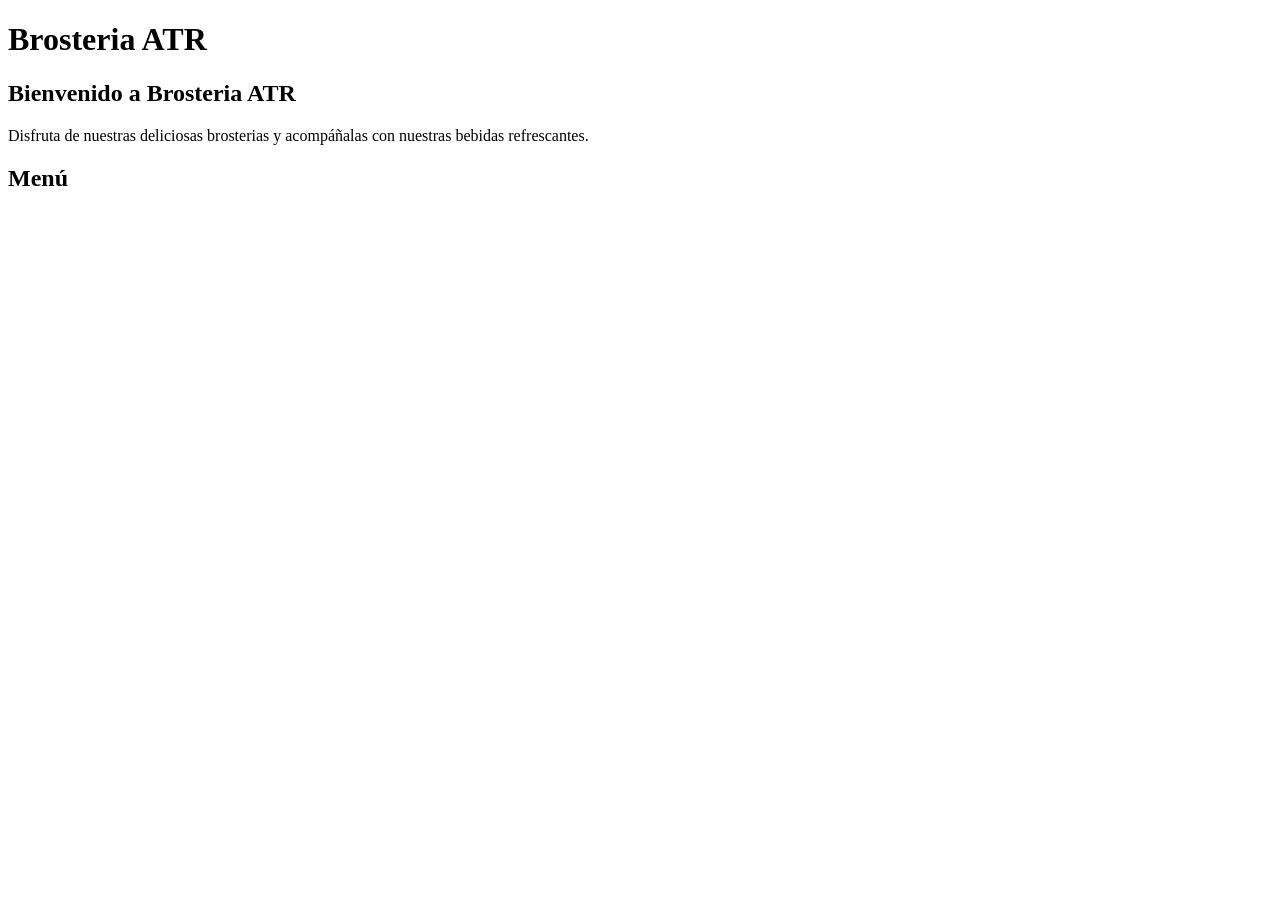
==== index.html @ 04687b05 "Integrar contenido de Ezzzien con estructura HTML5" ====
<!DOCTYPE html>
<html lang="es">

<head>
    <meta charset="UTF-8">
    <meta name="viewport" content="width=device-width, initial-scale=1.0">
    <title>Brosteria ATR</title>
    <link rel="stylesheet" href="css/styles.css">
</head>

<body>
    <header>
        <h1>Brosteria ATR</h1>
    </header>
    <nav>

    </nav>
    <main>
        <h2>Bienvenido a Brosteria ATR</h2>
        <p>Disfruta de nuestras deliciosas brosterias y acompáñalas con nuestras bebidas refrescantes.</p>
        <h2>Menú</h2>
    </main>
    <footer>

    </footer>

    <script src="js/script.js"></script>
</body>

</html>
---- css/styles.css ----
/* Importación de módulos CSS */
@import url('variables.css');
@import url('base.css');     
@import url('components.css');
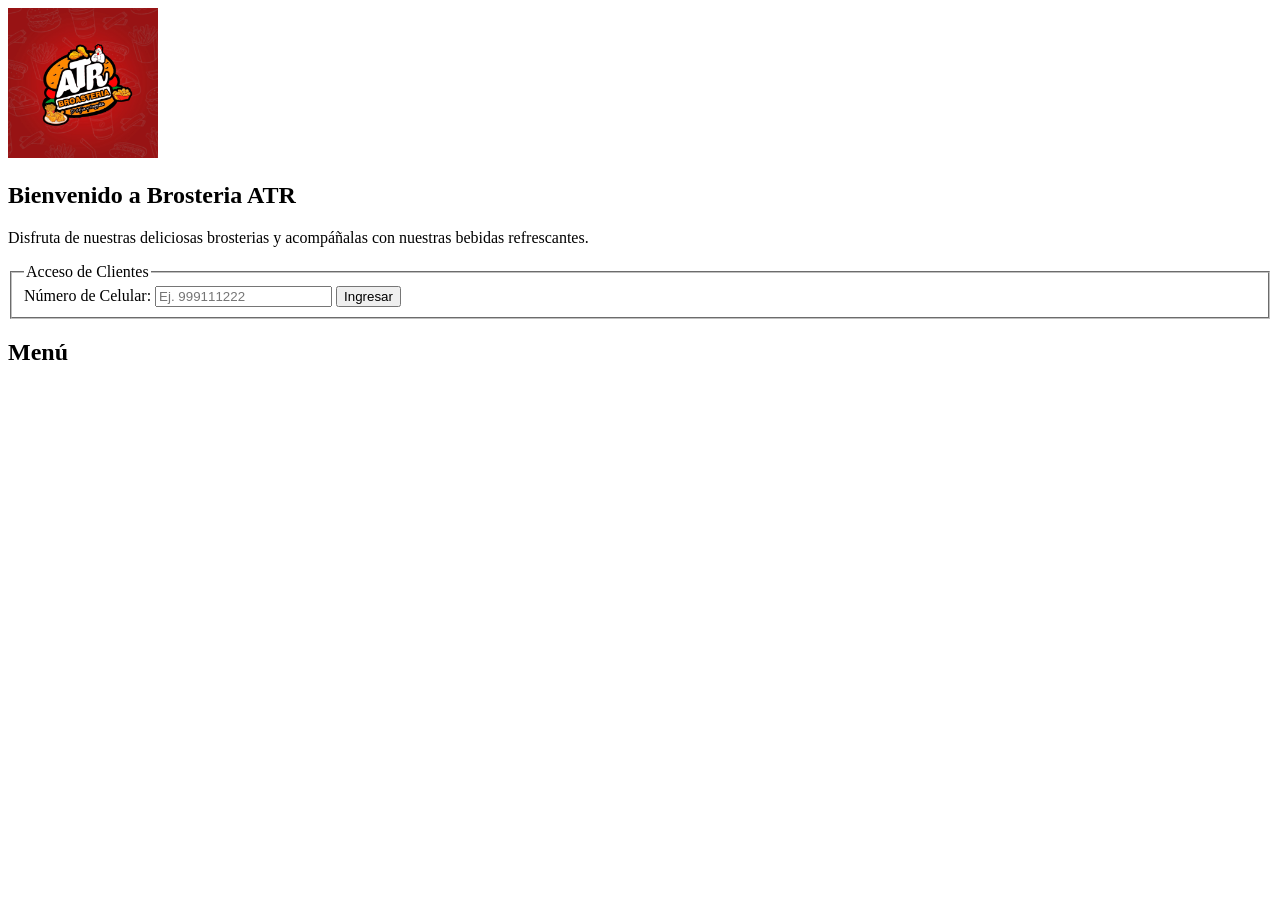
==== commit 3a854715: "Actualización: Formularios de login y logo de ATR agregados" ====
--- a/index.html
+++ b/index.html
@@ -10,19 +10,33 @@
 
 <body>
     <header>
-        <h1>Brosteria ATR</h1>
+       <img src="informacion-del-proyecto/Imagenes/LOGO ATR.jpg" alt="LOGO ATR" width="150" height="150">
     </header>
+    
     <nav>
-
-    </nav>
+        </nav>
     <main>
         <h2>Bienvenido a Brosteria ATR</h2>
         <p>Disfruta de nuestras deliciosas brosterias y acompáñalas con nuestras bebidas refrescantes.</p>
+        
+       <section id="login-cliente">
+            <form action="login_cliente.php" method="POST">
+                <fieldset>
+                    <legend>Acceso de Clientes</legend>
+                    
+                    <label for="celular_cliente">Número de Celular:</label>
+                    <input type="tel" id="celular_cliente" name="celular_cliente" required placeholder="Ej. 999111222" maxlength="20">
+                    
+                    <button type="submit">Ingresar</button>
+                </fieldset>
+            </form>
+        </section>
+
+
         <h2>Menú</h2>
-    </main>
+        </main>
     <footer>
-
-    </footer>
+        </footer>
 
     <script src="js/script.js"></script>
 </body>
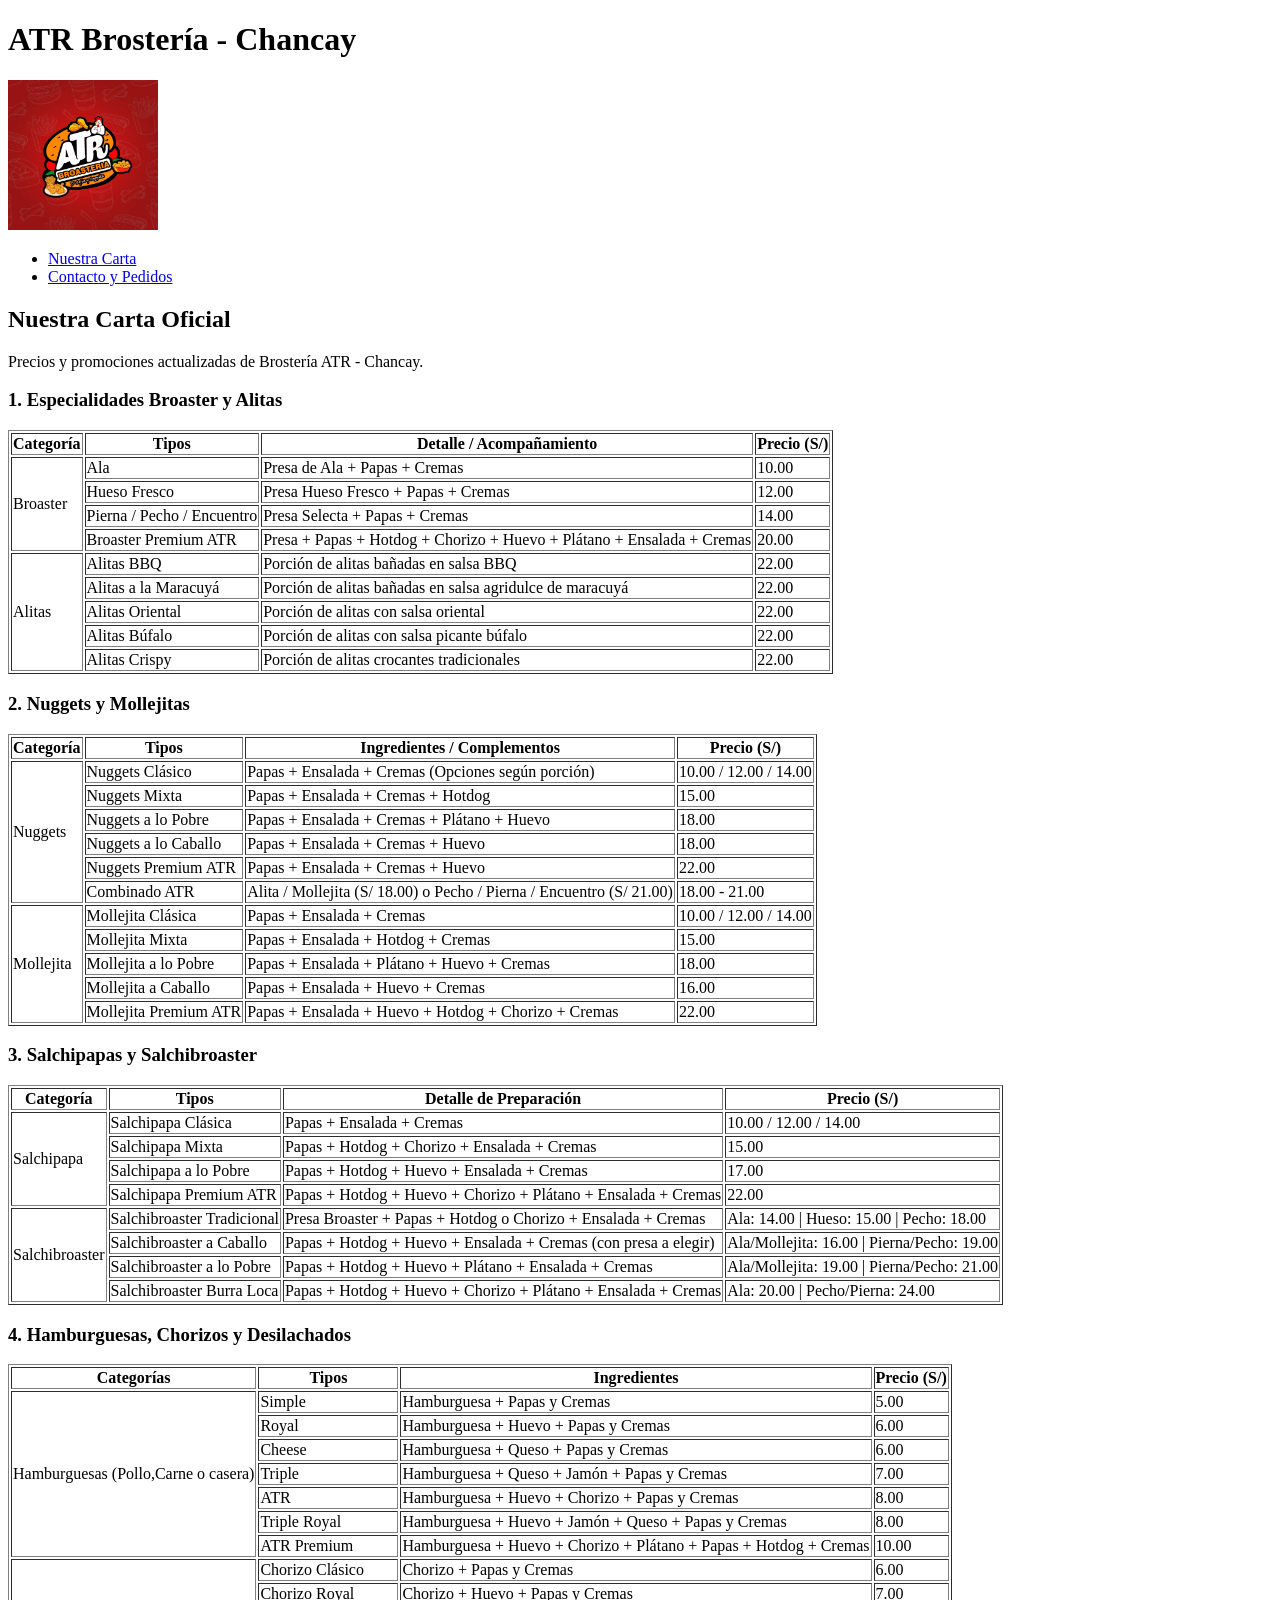
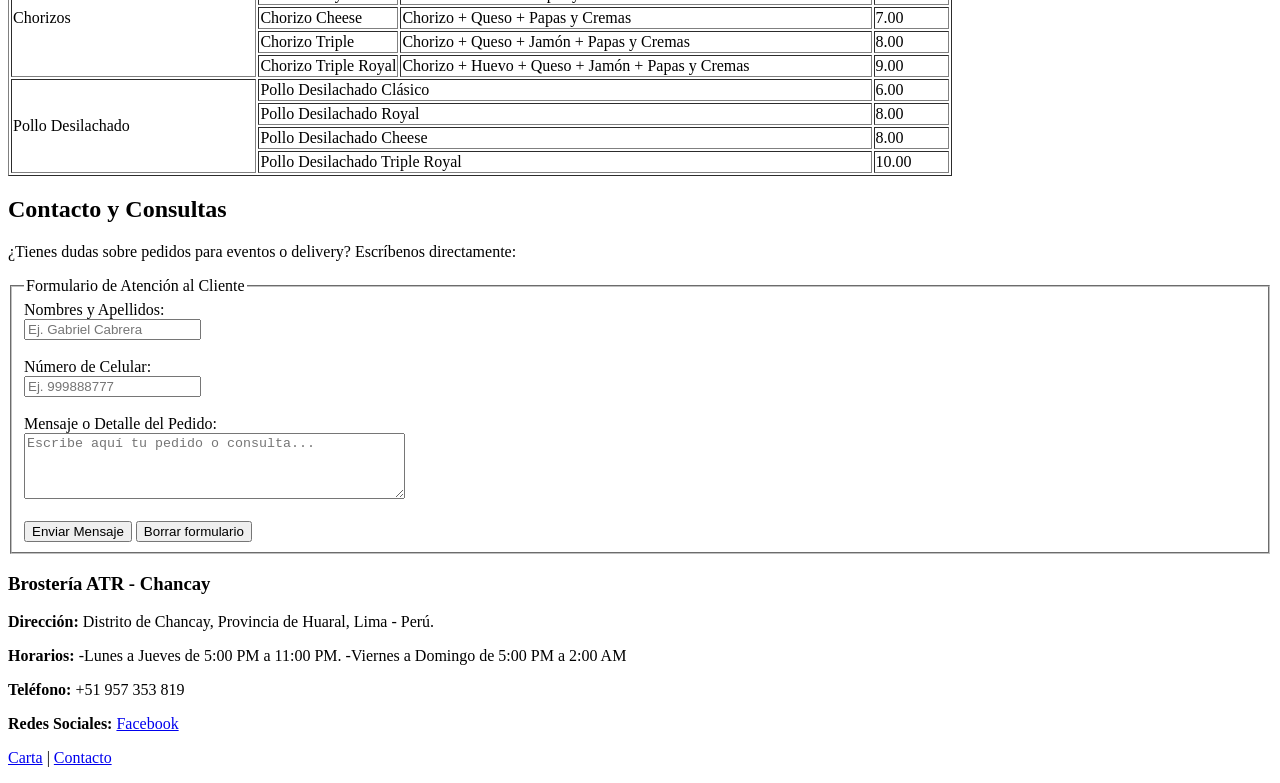
==== commit 133e6925: "Agregacion de la carta y datos" ====
--- a/index.html
+++ b/index.html
@@ -10,35 +10,373 @@
 
 <body>
     <header>
-       <img src="informacion-del-proyecto/Imagenes/LOGO ATR.jpg" alt="LOGO ATR" width="150" height="150">
+        <h1>ATR Brostería - Chancay</h1>
+        <img src="informacion-del-proyecto/Imagenes/logo-atr.jpg" alt="LOGO ATR" width="150" height="150">
+        <nav>
+            <ul>
+              
+                <li><a href="#carta">Nuestra Carta</a></li>
+                <li><a href="#contacto">Contacto y Pedidos</a></li>
+            </ul>
+        </nav>
     </header>
     
-    <nav>
-        </nav>
-    <main>
-        <h2>Bienvenido a Brosteria ATR</h2>
-        <p>Disfruta de nuestras deliciosas brosterias y acompáñalas con nuestras bebidas refrescantes.</p>
-        
-       <section id="login-cliente">
-            <form action="login_cliente.php" method="POST">
+   
+<main>
+
+       
+    
+
+       <section id="carta">
+    <h2>Nuestra Carta Oficial</h2>
+    <p>Precios y promociones actualizadas de Brostería ATR - Chancay.</p>
+
+    <!-- 1. Categoría: Broaster y Alitas (CARTA 1) -->
+    <article id="cat-broaster">
+        <h3>1. Especialidades Broaster y Alitas</h3>
+        <table border="1">
+            <thead>
+                <tr>
+                    <th>Categoría</th>
+                    <th>Tipos</th>
+                    <th>Detalle / Acompañamiento</th>
+                    <th>Precio (S/)</th>
+                </tr>
+            </thead>
+            <tbody>
+                <tr>
+                    <td rowspan="4">Broaster</td>
+                    <td>Ala</td>
+                    <td>Presa de Ala + Papas + Cremas</td>
+                    <td>10.00</td>
+                </tr>
+                <tr>
+                    <td>Hueso Fresco</td>
+                    <td>Presa Hueso Fresco + Papas + Cremas</td>
+                    <td>12.00</td>
+                </tr>
+                <tr>
+                    <td>Pierna / Pecho / Encuentro</td>
+                    <td>Presa Selecta + Papas + Cremas</td>
+                    <td>14.00</td>
+                </tr>
+                <tr>
+                    <td>Broaster Premium ATR</td>
+                    <td>Presa + Papas + Hotdog + Chorizo + Huevo + Plátano + Ensalada + Cremas</td>
+                    <td>20.00</td>
+                </tr>
+                <tr>
+                    <td rowspan="5">Alitas</td>
+                    <td>Alitas BBQ</td>
+                    <td>Porción de alitas bañadas en salsa BBQ</td>
+                    <td>22.00</td>
+                </tr>
+                <tr>
+                    <td>Alitas a la Maracuyá</td>
+                    <td>Porción de alitas bañadas en salsa agridulce de maracuyá</td>
+                    <td>22.00</td>
+                </tr>
+                <tr>
+                    <td>Alitas Oriental</td>
+                    <td>Porción de alitas con salsa oriental</td>
+                    <td>22.00</td>
+                </tr>
+                <tr>
+                    <td>Alitas Búfalo</td>
+                    <td>Porción de alitas con salsa picante búfalo</td>
+                    <td>22.00</td>
+                </tr>
+                <tr>
+                    <td>Alitas Crispy</td>
+                    <td>Porción de alitas crocantes tradicionales</td>
+                    <td>22.00</td>
+                </tr>
+            </tbody>
+        </table>
+    </article>
+
+    <!-- 2. Categoría: Nuggets y Mollejitas (CARTA 1) -->
+    <article id="cat-nuggets-mollejita">
+        <h3>2. Nuggets y Mollejitas</h3>
+        <table border="1">
+            <thead>
+                <tr>
+                    <th>Categoría</th>
+                    <th>Tipos</th>
+                    <th>Ingredientes / Complementos</th>
+                    <th>Precio (S/)</th>
+                </tr>
+            </thead>
+            <tbody>
+                <tr>
+                    <td rowspan="6">Nuggets</td>
+                    <td> Nuggets Clásico</td>
+                    <td>Papas + Ensalada + Cremas (Opciones según porción)</td>
+                    <td>10.00 / 12.00 / 14.00</td>
+                </tr>
+                <tr>
+                    <td>Nuggets Mixta</td>
+                    <td>Papas + Ensalada + Cremas + Hotdog</td>
+                    <td>15.00</td>
+                </tr>
+                <tr>
+                    <td> Nuggets a lo Pobre</td>
+                    <td>Papas + Ensalada + Cremas + Plátano + Huevo</td>
+                    <td>18.00</td>
+                </tr>
+                <tr>
+                    <td>Nuggets a lo Caballo</td>
+                    <td>Papas + Ensalada + Cremas + Huevo</td>
+                    <td>18.00</td>
+                </tr>
+                <tr>
+                    <td>Nuggets Premium ATR</td>
+                    <td>Papas + Ensalada + Cremas + Huevo</td>
+                    <td>22.00</td>
+                </tr>
+                <tr>
+                    <td>Combinado ATR</td>
+                    <td>Alita / Mollejita (S/ 18.00) o Pecho / Pierna / Encuentro (S/ 21.00)</td>
+                    <td>18.00 - 21.00</td>
+                </tr>
+                <tr>
+                    <td rowspan="5">Mollejita</td>
+                    <td>Mollejita Clásica</td>
+                    <td>Papas + Ensalada + Cremas</td>
+                    <td>10.00 / 12.00 / 14.00</td>
+                </tr>
+                <tr>
+                    <td>Mollejita Mixta</td>
+                    <td>Papas + Ensalada + Hotdog + Cremas</td>
+                    <td>15.00</td>
+                </tr>
+                <tr>
+                    <td>Mollejita a lo Pobre</td>
+                    <td>Papas + Ensalada + Plátano + Huevo + Cremas</td>
+                    <td>18.00</td>
+                </tr>
+                <tr>
+                    <td>Mollejita a Caballo</td>
+                    <td>Papas + Ensalada + Huevo + Cremas</td>
+                    <td>16.00</td>
+                </tr>
+                <tr>
+                    <td>Mollejita Premium ATR</td>
+                    <td>Papas + Ensalada + Huevo + Hotdog + Chorizo + Cremas</td>
+                    <td>22.00</td>
+                </tr>
+            </tbody>
+        </table>
+    </article>
+
+    <!-- 3. Categoría: Salchipapas y Salchibroaster (CARTA 2) -->
+    <article id="cat-salchipapas">
+        <h3>3. Salchipapas y Salchibroaster</h3>
+        <table border="1">
+            <thead>
+                <tr>
+                    <th>Categoría</th>
+                    <th>Tipos</th>
+                    <th>Detalle de Preparación</th>
+                    <th>Precio (S/)</th>
+                </tr>
+            </thead>
+            <tbody>
+                <tr>
+                    <td rowspan="4">Salchipapa</td>
+                    <td>Salchipapa Clásica</td>
+                    <td>Papas + Ensalada + Cremas</td>
+                    <td>10.00 / 12.00 / 14.00</td>
+                </tr>
+                <tr>
+                    <td>Salchipapa Mixta</td>
+                    <td>Papas + Hotdog + Chorizo + Ensalada + Cremas</td>
+                    <td>15.00</td>
+                </tr>
+                <tr>
+                    <td>Salchipapa a lo Pobre</td>
+                    <td>Papas + Hotdog + Huevo + Ensalada + Cremas</td>
+                    <td>17.00</td>
+                </tr>
+                <tr>
+                    <td>Salchipapa Premium ATR</td>
+                    <td>Papas + Hotdog + Huevo + Chorizo + Plátano + Ensalada + Cremas</td>
+                    <td>22.00</td>
+                </tr>
+                <tr>
+                    <td rowspan="4">Salchibroaster</td>
+                    <td>Salchibroaster Tradicional</td>
+                    <td>Presa Broaster + Papas + Hotdog o Chorizo + Ensalada + Cremas</td>
+                    <td>Ala: 14.00 | Hueso: 15.00 | Pecho: 18.00</td>
+                </tr>
+                <tr>
+                    <td>Salchibroaster a Caballo</td>
+                    <td>Papas + Hotdog + Huevo + Ensalada + Cremas (con presa a elegir)</td>
+                    <td>Ala/Mollejita: 16.00 | Pierna/Pecho: 19.00</td>
+                </tr>
+                <tr>
+                    <td>Salchibroaster a lo Pobre</td>
+                    <td>Papas + Hotdog + Huevo + Plátano + Ensalada + Cremas</td>
+                    <td>Ala/Mollejita: 19.00 | Pierna/Pecho: 21.00</td>
+                </tr>
+                <tr>
+                    <td>Salchibroaster Burra Loca</td>
+                    <td>Papas + Hotdog + Huevo + Chorizo + Plátano + Ensalada + Cremas</td>
+                    <td>Ala: 20.00 | Pecho/Pierna: 24.00</td>
+                </tr>
+            </tbody>
+        </table>
+    </article>
+
+  <!-- 4. Categoría: Hamburguesas, Chorizos, Caseras y Pollo Desilachado -->
+<article id="cat-hamburguesas-chorizos">
+    <h3>4. Hamburguesas, Chorizos y Desilachados</h3>
+    <table border="1">
+        <thead>
+            <tr>
+                <th>Categorías</th>
+                <th>Tipos</th>
+                <th>Ingredientes</th>
+                <th>Precio (S/)</th>
+            </tr>
+        </thead>
+        <tbody>
+            <!-- Línea: Hamburguesas Clásicas -->
+            <tr>
+                <td rowspan="7">Hamburguesas (Pollo,Carne o casera)</td>
+                <td>Simple</td>
+                <td>Hamburguesa + Papas y Cremas</td>
+                <td>5.00</td>
+            </tr>
+            <tr>
+                <td>Royal</td>
+                <td>Hamburguesa + Huevo + Papas y Cremas</td>
+                <td>6.00</td>
+            </tr>
+            <tr>
+                <td>Cheese</td>
+                <td>Hamburguesa + Queso + Papas y Cremas</td>
+                <td>6.00</td>
+            </tr>
+            <tr>
+                <td>Triple</td>
+                <td>Hamburguesa + Queso + Jamón + Papas y Cremas</td>
+                <td>7.00</td>
+            </tr>
+            <tr>
+                <td>ATR</td>
+                <td>Hamburguesa + Huevo + Chorizo + Papas y Cremas</td>
+                <td>8.00</td>
+            </tr>
+            <tr>
+                <td>Triple Royal</td>
+                <td>Hamburguesa + Huevo + Jamón + Queso + Papas y Cremas</td>
+                <td>8.00</td>
+            </tr>
+            <tr>
+                <td>ATR Premium</td>
+                <td>Hamburguesa + Huevo + Chorizo + Plátano + Papas + Hotdog + Cremas</td>
+                <td>10.00</td>
+            </tr>
+
+            <!-- Línea: Chorizos -->
+            <tr>
+                <td rowspan="5">Chorizos</td>
+                <td>Chorizo Clásico</td>
+                <td>Chorizo + Papas y Cremas</td>
+                <td>6.00</td>
+            </tr>
+            <tr>
+                <td>Chorizo Royal</td>
+                <td>Chorizo + Huevo + Papas y Cremas</td>
+                <td>7.00</td>
+            </tr>
+            <tr>
+                <td>Chorizo Cheese</td>
+                <td>Chorizo + Queso + Papas y Cremas</td>
+                <td>7.00</td>
+            </tr>
+            <tr>
+                <td>Chorizo Triple</td>
+                <td>Chorizo + Queso + Jamón + Papas y Cremas</td>
+                <td>8.00</td>
+            </tr>
+            <tr>
+                <td>Chorizo Triple Royal</td>
+                <td>Chorizo + Huevo + Queso + Jamón + Papas y Cremas</td>
+                <td>9.00</td>
+            </tr>
+
+           
+            <!-- Línea: Pollo Desilachado -->
+            <tr>
+                <td rowspan="4">Pollo Desilachado</td>
+                <td colspan="2">Pollo Desilachado Clásico</td>
+                <td>6.00</td>
+            </tr>
+            <tr>
+                <td colspan="2">Pollo Desilachado Royal</td>
+                <td>8.00</td>
+            </tr>
+            <tr>
+                <td colspan="2">Pollo Desilachado Cheese</td>
+                <td>8.00</td>
+            </tr>
+            <tr>
+                <td colspan="2">Pollo Desilachado Triple Royal</td>
+                <td>10.00</td>
+            </tr>
+        </tbody>
+   
+    </table>
+</article>
+
+        <!-- 4. Sección de Formularios Nativos con Validación del Lado del Cliente -->
+        <section id="contacto">
+            <h2>Contacto y Consultas</h2>
+            <p>¿Tienes dudas sobre pedidos para eventos o delivery? Escríbenos directamente:</p>
+            
+            <form action="procesar_contacto.php" method="POST">
                 <fieldset>
-                    <legend>Acceso de Clientes</legend>
-                    
-                    <label for="celular_cliente">Número de Celular:</label>
-                    <input type="tel" id="celular_cliente" name="celular_cliente" required placeholder="Ej. 999111222" maxlength="20">
-                    
-                    <button type="submit">Ingresar</button>
+                    <legend>Formulario de Atención al Cliente</legend>
+
+                    <label for="nombre_cli">Nombres y Apellidos:</label><br>
+                    <input type="text" id="nombre_cli" name="nombre_cli" required placeholder="Ej. Gabriel Cabrera" maxlength="50"><br><br>
+
+                    <label for="telefono_cli">Número de Celular:</label><br>
+                    <input type="tel" id="telefono_cli" name="telefono_cli" required placeholder="Ej. 999888777" maxlength="9"><br><br>
+
+                
+
+                    <label for="mensaje_cli">Mensaje o Detalle del Pedido:</label><br>
+                    <textarea id="mensaje_cli" name="mensaje_cli" rows="4" cols="45" required placeholder="Escribe aquí tu pedido o consulta..."></textarea><br><br>
+
+                    <button type="submit">Enviar Mensaje</button>
+                    <input type="reset" value="Borrar formulario">
                 </fieldset>
             </form>
         </section>
 
-
-        <h2>Menú</h2>
-        </main>
+      
+
+    </main>
+
+    <!-- 6. Bloque de Cierre Institucional (Footer) -->
     <footer>
-        </footer>
-
-    <script src="js/script.js"></script>
+        <section>
+            <h3>Brostería ATR - Chancay</h3>
+            <p><strong>Dirección:</strong> Distrito de Chancay, Provincia de Huaral, Lima - Perú.</p>
+            <p><strong>Horarios:</strong> -Lunes a Jueves de 5:00 PM a 11:00 PM. -Viernes a Domingo de 5:00 PM a 2:00 AM</p>
+            <p><strong>Teléfono:</strong> +51 957 353 819</p>
+            <p><strong>Redes Sociales:</strong>
+                <a href="https://www.facebook.com/share/19YHyaA1vE/" target="_blank">Facebook</a> 
+        
+                <p><a href="#carta">Carta</a> | 
+                <a href="#contacto">Contacto</a>  </p>
+             
+            </p>
+        </section>
+    </footer>
 </body>
 
 </html>
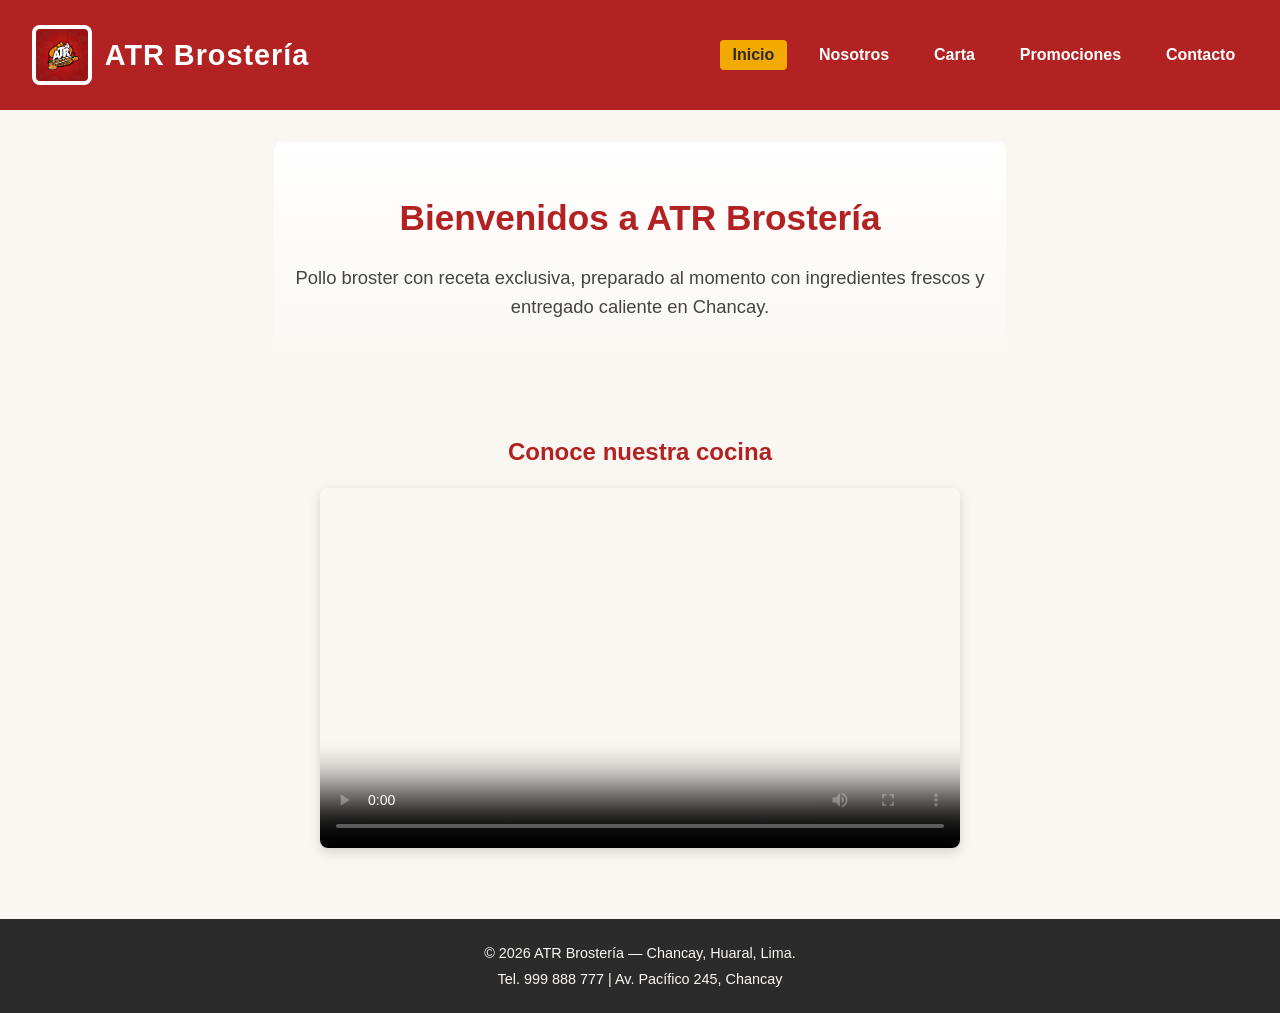
==== commit 6a08e855: "feat: agregar páginas (carta, nosotros, promociones, contacto), normalize.css y ajustes de estilos" ====
--- a/index.html
+++ b/index.html
@@ -4,378 +4,50 @@
 <head>
     <meta charset="UTF-8">
     <meta name="viewport" content="width=device-width, initial-scale=1.0">
-    <title>Brosteria ATR</title>
+    <meta name="description"
+        content="ATR Brostería Chancay - Pollo broaster con receta exclusiva, combos familiares y entrega a domicilio.">
+    <meta name="author" content="Grupo 4 - Sección 21583">
+    <title>ATR Brostería Chancay | Inicio</title>
     <link rel="stylesheet" href="css/styles.css">
 </head>
 
 <body>
-    <header>
-        <h1>ATR Brostería - Chancay</h1>
-        <img src="informacion-del-proyecto/Imagenes/logo-atr.jpg" alt="LOGO ATR" width="150" height="150">
-        <nav>
+    <header class="site-header">
+        <div class="logo">
+            <img src="/assets/img/logo-atr.jpg" alt="Logo ATR Brostería" width="60">
+            <h1>ATR Brostería</h1>
+        </div>
+        <nav class="main-nav">
             <ul>
-              
-                <li><a href="#carta">Nuestra Carta</a></li>
-                <li><a href="#contacto">Contacto y Pedidos</a></li>
+                <li><a href="index.html" class="activo">Inicio</a></li>
+                <li><a href="nosotros.html">Nosotros</a></li>
+                <li><a href="carta.html">Carta</a></li>
+                <li><a href="promociones.html">Promociones</a></li>
+                <li><a href="contacto.html">Contacto</a></li>
             </ul>
         </nav>
     </header>
-    
-   
-<main>
 
-       
-    
-
-       <section id="carta">
-    <h2>Nuestra Carta Oficial</h2>
-    <p>Precios y promociones actualizadas de Brostería ATR - Chancay.</p>
-
-    <!-- 1. Categoría: Broaster y Alitas (CARTA 1) -->
-    <article id="cat-broaster">
-        <h3>1. Especialidades Broaster y Alitas</h3>
-        <table border="1">
-            <thead>
-                <tr>
-                    <th>Categoría</th>
-                    <th>Tipos</th>
-                    <th>Detalle / Acompañamiento</th>
-                    <th>Precio (S/)</th>
-                </tr>
-            </thead>
-            <tbody>
-                <tr>
-                    <td rowspan="4">Broaster</td>
-                    <td>Ala</td>
-                    <td>Presa de Ala + Papas + Cremas</td>
-                    <td>10.00</td>
-                </tr>
-                <tr>
-                    <td>Hueso Fresco</td>
-                    <td>Presa Hueso Fresco + Papas + Cremas</td>
-                    <td>12.00</td>
-                </tr>
-                <tr>
-                    <td>Pierna / Pecho / Encuentro</td>
-                    <td>Presa Selecta + Papas + Cremas</td>
-                    <td>14.00</td>
-                </tr>
-                <tr>
-                    <td>Broaster Premium ATR</td>
-                    <td>Presa + Papas + Hotdog + Chorizo + Huevo + Plátano + Ensalada + Cremas</td>
-                    <td>20.00</td>
-                </tr>
-                <tr>
-                    <td rowspan="5">Alitas</td>
-                    <td>Alitas BBQ</td>
-                    <td>Porción de alitas bañadas en salsa BBQ</td>
-                    <td>22.00</td>
-                </tr>
-                <tr>
-                    <td>Alitas a la Maracuyá</td>
-                    <td>Porción de alitas bañadas en salsa agridulce de maracuyá</td>
-                    <td>22.00</td>
-                </tr>
-                <tr>
-                    <td>Alitas Oriental</td>
-                    <td>Porción de alitas con salsa oriental</td>
-                    <td>22.00</td>
-                </tr>
-                <tr>
-                    <td>Alitas Búfalo</td>
-                    <td>Porción de alitas con salsa picante búfalo</td>
-                    <td>22.00</td>
-                </tr>
-                <tr>
-                    <td>Alitas Crispy</td>
-                    <td>Porción de alitas crocantes tradicionales</td>
-                    <td>22.00</td>
-                </tr>
-            </tbody>
-        </table>
-    </article>
-
-    <!-- 2. Categoría: Nuggets y Mollejitas (CARTA 1) -->
-    <article id="cat-nuggets-mollejita">
-        <h3>2. Nuggets y Mollejitas</h3>
-        <table border="1">
-            <thead>
-                <tr>
-                    <th>Categoría</th>
-                    <th>Tipos</th>
-                    <th>Ingredientes / Complementos</th>
-                    <th>Precio (S/)</th>
-                </tr>
-            </thead>
-            <tbody>
-                <tr>
-                    <td rowspan="6">Nuggets</td>
-                    <td> Nuggets Clásico</td>
-                    <td>Papas + Ensalada + Cremas (Opciones según porción)</td>
-                    <td>10.00 / 12.00 / 14.00</td>
-                </tr>
-                <tr>
-                    <td>Nuggets Mixta</td>
-                    <td>Papas + Ensalada + Cremas + Hotdog</td>
-                    <td>15.00</td>
-                </tr>
-                <tr>
-                    <td> Nuggets a lo Pobre</td>
-                    <td>Papas + Ensalada + Cremas + Plátano + Huevo</td>
-                    <td>18.00</td>
-                </tr>
-                <tr>
-                    <td>Nuggets a lo Caballo</td>
-                    <td>Papas + Ensalada + Cremas + Huevo</td>
-                    <td>18.00</td>
-                </tr>
-                <tr>
-                    <td>Nuggets Premium ATR</td>
-                    <td>Papas + Ensalada + Cremas + Huevo</td>
-                    <td>22.00</td>
-                </tr>
-                <tr>
-                    <td>Combinado ATR</td>
-                    <td>Alita / Mollejita (S/ 18.00) o Pecho / Pierna / Encuentro (S/ 21.00)</td>
-                    <td>18.00 - 21.00</td>
-                </tr>
-                <tr>
-                    <td rowspan="5">Mollejita</td>
-                    <td>Mollejita Clásica</td>
-                    <td>Papas + Ensalada + Cremas</td>
-                    <td>10.00 / 12.00 / 14.00</td>
-                </tr>
-                <tr>
-                    <td>Mollejita Mixta</td>
-                    <td>Papas + Ensalada + Hotdog + Cremas</td>
-                    <td>15.00</td>
-                </tr>
-                <tr>
-                    <td>Mollejita a lo Pobre</td>
-                    <td>Papas + Ensalada + Plátano + Huevo + Cremas</td>
-                    <td>18.00</td>
-                </tr>
-                <tr>
-                    <td>Mollejita a Caballo</td>
-                    <td>Papas + Ensalada + Huevo + Cremas</td>
-                    <td>16.00</td>
-                </tr>
-                <tr>
-                    <td>Mollejita Premium ATR</td>
-                    <td>Papas + Ensalada + Huevo + Hotdog + Chorizo + Cremas</td>
-                    <td>22.00</td>
-                </tr>
-            </tbody>
-        </table>
-    </article>
-
-    <!-- 3. Categoría: Salchipapas y Salchibroaster (CARTA 2) -->
-    <article id="cat-salchipapas">
-        <h3>3. Salchipapas y Salchibroaster</h3>
-        <table border="1">
-            <thead>
-                <tr>
-                    <th>Categoría</th>
-                    <th>Tipos</th>
-                    <th>Detalle de Preparación</th>
-                    <th>Precio (S/)</th>
-                </tr>
-            </thead>
-            <tbody>
-                <tr>
-                    <td rowspan="4">Salchipapa</td>
-                    <td>Salchipapa Clásica</td>
-                    <td>Papas + Ensalada + Cremas</td>
-                    <td>10.00 / 12.00 / 14.00</td>
-                </tr>
-                <tr>
-                    <td>Salchipapa Mixta</td>
-                    <td>Papas + Hotdog + Chorizo + Ensalada + Cremas</td>
-                    <td>15.00</td>
-                </tr>
-                <tr>
-                    <td>Salchipapa a lo Pobre</td>
-                    <td>Papas + Hotdog + Huevo + Ensalada + Cremas</td>
-                    <td>17.00</td>
-                </tr>
-                <tr>
-                    <td>Salchipapa Premium ATR</td>
-                    <td>Papas + Hotdog + Huevo + Chorizo + Plátano + Ensalada + Cremas</td>
-                    <td>22.00</td>
-                </tr>
-                <tr>
-                    <td rowspan="4">Salchibroaster</td>
-                    <td>Salchibroaster Tradicional</td>
-                    <td>Presa Broaster + Papas + Hotdog o Chorizo + Ensalada + Cremas</td>
-                    <td>Ala: 14.00 | Hueso: 15.00 | Pecho: 18.00</td>
-                </tr>
-                <tr>
-                    <td>Salchibroaster a Caballo</td>
-                    <td>Papas + Hotdog + Huevo + Ensalada + Cremas (con presa a elegir)</td>
-                    <td>Ala/Mollejita: 16.00 | Pierna/Pecho: 19.00</td>
-                </tr>
-                <tr>
-                    <td>Salchibroaster a lo Pobre</td>
-                    <td>Papas + Hotdog + Huevo + Plátano + Ensalada + Cremas</td>
-                    <td>Ala/Mollejita: 19.00 | Pierna/Pecho: 21.00</td>
-                </tr>
-                <tr>
-                    <td>Salchibroaster Burra Loca</td>
-                    <td>Papas + Hotdog + Huevo + Chorizo + Plátano + Ensalada + Cremas</td>
-                    <td>Ala: 20.00 | Pecho/Pierna: 24.00</td>
-                </tr>
-            </tbody>
-        </table>
-    </article>
-
-  <!-- 4. Categoría: Hamburguesas, Chorizos, Caseras y Pollo Desilachado -->
-<article id="cat-hamburguesas-chorizos">
-    <h3>4. Hamburguesas, Chorizos y Desilachados</h3>
-    <table border="1">
-        <thead>
-            <tr>
-                <th>Categorías</th>
-                <th>Tipos</th>
-                <th>Ingredientes</th>
-                <th>Precio (S/)</th>
-            </tr>
-        </thead>
-        <tbody>
-            <!-- Línea: Hamburguesas Clásicas -->
-            <tr>
-                <td rowspan="7">Hamburguesas (Pollo,Carne o casera)</td>
-                <td>Simple</td>
-                <td>Hamburguesa + Papas y Cremas</td>
-                <td>5.00</td>
-            </tr>
-            <tr>
-                <td>Royal</td>
-                <td>Hamburguesa + Huevo + Papas y Cremas</td>
-                <td>6.00</td>
-            </tr>
-            <tr>
-                <td>Cheese</td>
-                <td>Hamburguesa + Queso + Papas y Cremas</td>
-                <td>6.00</td>
-            </tr>
-            <tr>
-                <td>Triple</td>
-                <td>Hamburguesa + Queso + Jamón + Papas y Cremas</td>
-                <td>7.00</td>
-            </tr>
-            <tr>
-                <td>ATR</td>
-                <td>Hamburguesa + Huevo + Chorizo + Papas y Cremas</td>
-                <td>8.00</td>
-            </tr>
-            <tr>
-                <td>Triple Royal</td>
-                <td>Hamburguesa + Huevo + Jamón + Queso + Papas y Cremas</td>
-                <td>8.00</td>
-            </tr>
-            <tr>
-                <td>ATR Premium</td>
-                <td>Hamburguesa + Huevo + Chorizo + Plátano + Papas + Hotdog + Cremas</td>
-                <td>10.00</td>
-            </tr>
-
-            <!-- Línea: Chorizos -->
-            <tr>
-                <td rowspan="5">Chorizos</td>
-                <td>Chorizo Clásico</td>
-                <td>Chorizo + Papas y Cremas</td>
-                <td>6.00</td>
-            </tr>
-            <tr>
-                <td>Chorizo Royal</td>
-                <td>Chorizo + Huevo + Papas y Cremas</td>
-                <td>7.00</td>
-            </tr>
-            <tr>
-                <td>Chorizo Cheese</td>
-                <td>Chorizo + Queso + Papas y Cremas</td>
-                <td>7.00</td>
-            </tr>
-            <tr>
-                <td>Chorizo Triple</td>
-                <td>Chorizo + Queso + Jamón + Papas y Cremas</td>
-                <td>8.00</td>
-            </tr>
-            <tr>
-                <td>Chorizo Triple Royal</td>
-                <td>Chorizo + Huevo + Queso + Jamón + Papas y Cremas</td>
-                <td>9.00</td>
-            </tr>
-
-           
-            <!-- Línea: Pollo Desilachado -->
-            <tr>
-                <td rowspan="4">Pollo Desilachado</td>
-                <td colspan="2">Pollo Desilachado Clásico</td>
-                <td>6.00</td>
-            </tr>
-            <tr>
-                <td colspan="2">Pollo Desilachado Royal</td>
-                <td>8.00</td>
-            </tr>
-            <tr>
-                <td colspan="2">Pollo Desilachado Cheese</td>
-                <td>8.00</td>
-            </tr>
-            <tr>
-                <td colspan="2">Pollo Desilachado Triple Royal</td>
-                <td>10.00</td>
-            </tr>
-        </tbody>
-   
-    </table>
-</article>
-
-        <!-- 4. Sección de Formularios Nativos con Validación del Lado del Cliente -->
-        <section id="contacto">
-            <h2>Contacto y Consultas</h2>
-            <p>¿Tienes dudas sobre pedidos para eventos o delivery? Escríbenos directamente:</p>
-            
-            <form action="procesar_contacto.php" method="POST">
-                <fieldset>
-                    <legend>Formulario de Atención al Cliente</legend>
-
-                    <label for="nombre_cli">Nombres y Apellidos:</label><br>
-                    <input type="text" id="nombre_cli" name="nombre_cli" required placeholder="Ej. Gabriel Cabrera" maxlength="50"><br><br>
-
-                    <label for="telefono_cli">Número de Celular:</label><br>
-                    <input type="tel" id="telefono_cli" name="telefono_cli" required placeholder="Ej. 999888777" maxlength="9"><br><br>
-
-                
-
-                    <label for="mensaje_cli">Mensaje o Detalle del Pedido:</label><br>
-                    <textarea id="mensaje_cli" name="mensaje_cli" rows="4" cols="45" required placeholder="Escribe aquí tu pedido o consulta..."></textarea><br><br>
-
-                    <button type="submit">Enviar Mensaje</button>
-                    <input type="reset" value="Borrar formulario">
-                </fieldset>
-            </form>
+    <main class="contenido">
+        <section class="bienvenida">
+            <h2>Bienvenidos a ATR Brostería</h2>
+            <p>Pollo broster con receta exclusiva, preparado al momento
+                con ingredientes frescos y entregado caliente en Chancay.</p>
         </section>
 
-      
-
+        <section class="video-promo">
+            <h2>Conoce nuestra cocina</h2>
+            <video controls preload="metadata" poster="img/poster-video.jpg" width="640" height="360">
+                <source src="media/atr-promo.mp4" type="video/mp4">
+                <source src="media/atr-promo.webm" type="video/webm">
+                Su navegador no soporta la reproducción de video.
+            </video>
+        </section>
     </main>
 
-    <!-- 6. Bloque de Cierre Institucional (Footer) -->
-    <footer>
-        <section>
-            <h3>Brostería ATR - Chancay</h3>
-            <p><strong>Dirección:</strong> Distrito de Chancay, Provincia de Huaral, Lima - Perú.</p>
-            <p><strong>Horarios:</strong> -Lunes a Jueves de 5:00 PM a 11:00 PM. -Viernes a Domingo de 5:00 PM a 2:00 AM</p>
-            <p><strong>Teléfono:</strong> +51 957 353 819</p>
-            <p><strong>Redes Sociales:</strong>
-                <a href="https://www.facebook.com/share/19YHyaA1vE/" target="_blank">Facebook</a> 
-        
-                <p><a href="#carta">Carta</a> | 
-                <a href="#contacto">Contacto</a>  </p>
-             
-            </p>
-        </section>
+    <footer class="site-footer">
+        <p>&copy; 2026 ATR Brostería — Chancay, Huaral, Lima.</p>
+        <p>Tel. 999 888 777 | Av. Pacífico 245, Chancay</p>
     </footer>
 </body>
 
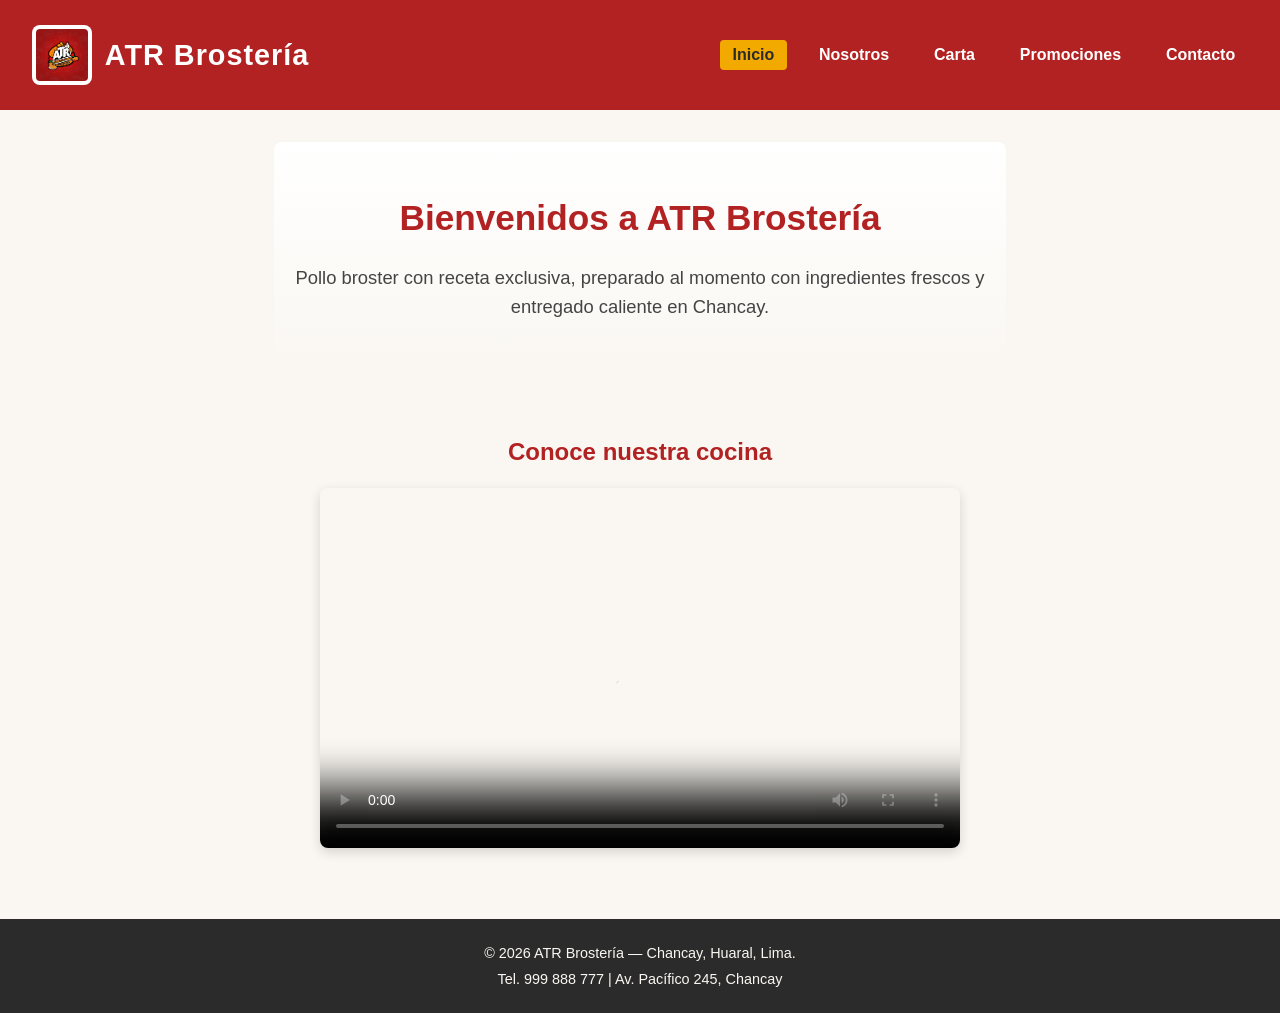
==== commit a63d7dfb: "Merge remote-tracking branch 'origin/main' into main" ====
--- a/index.html
+++ b/index.html
@@ -51,4 +51,4 @@
     </footer>
 </body>
 
-</html>+</html>
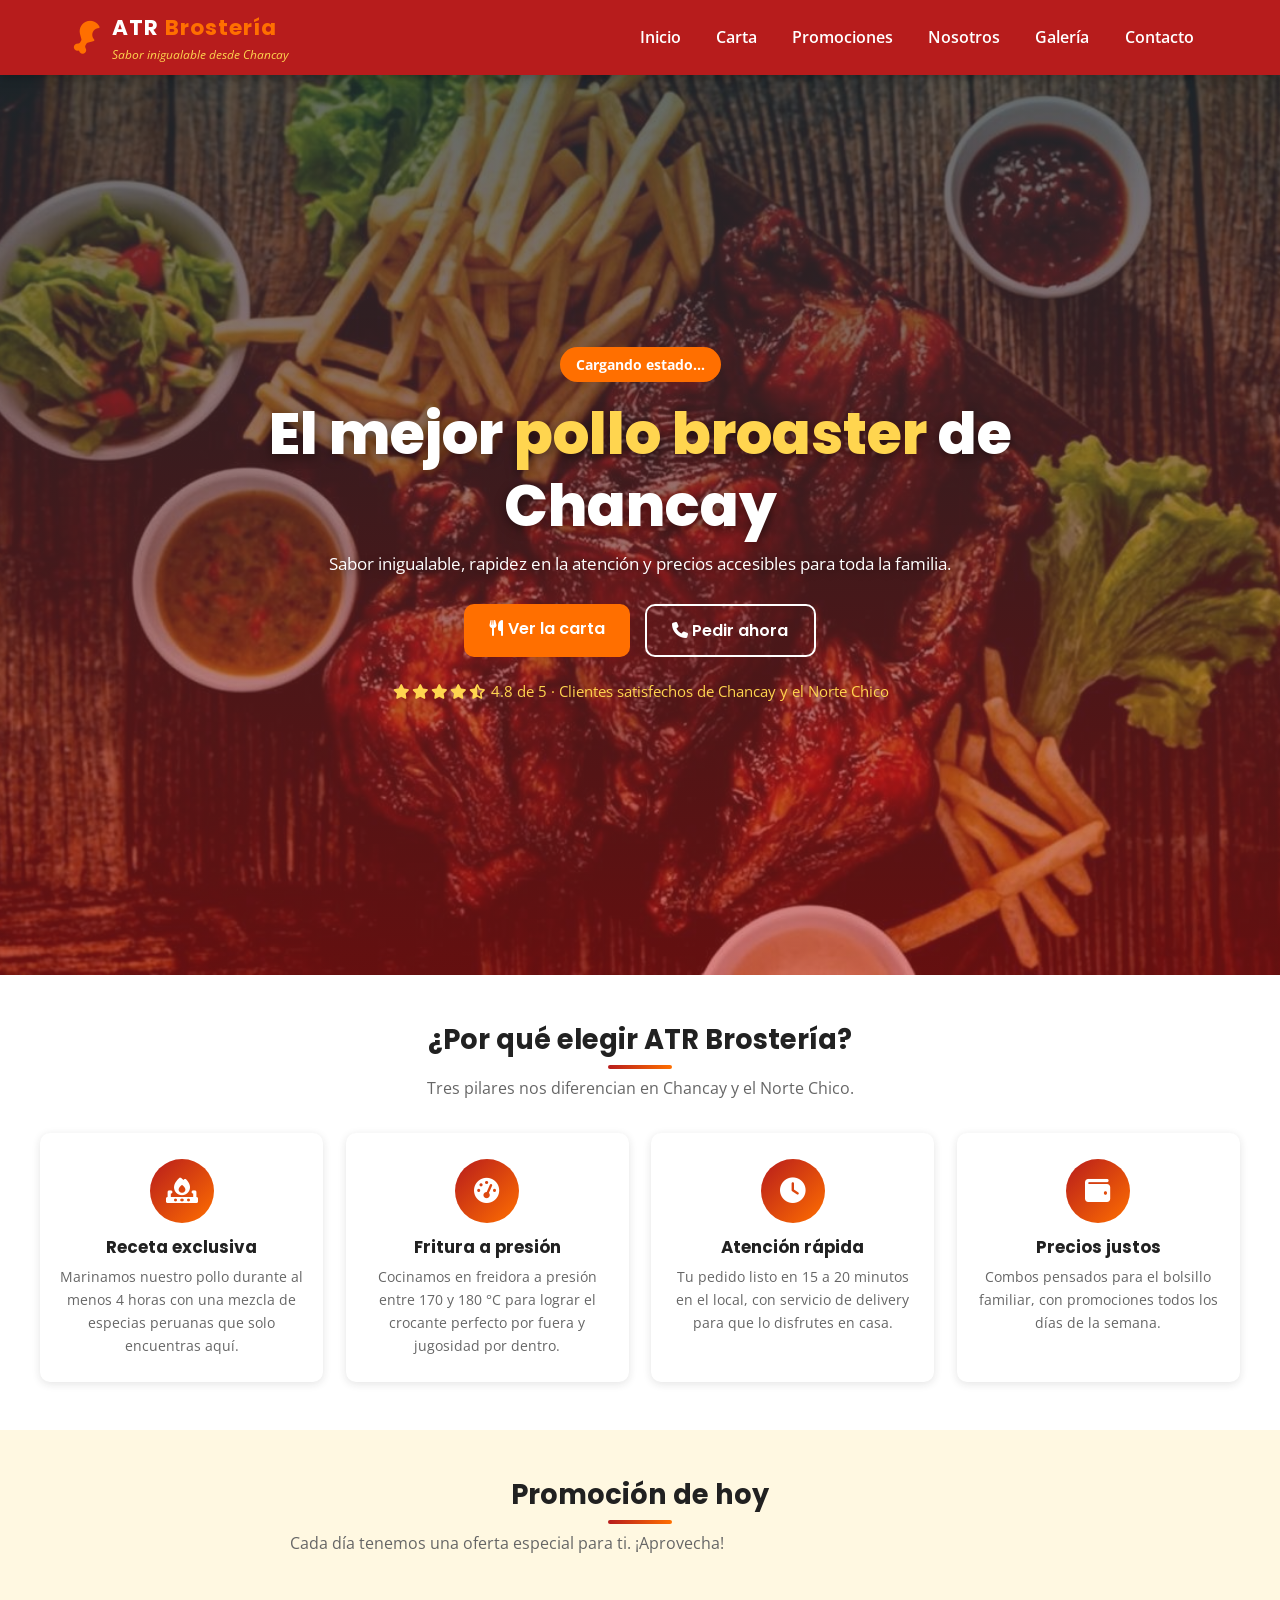
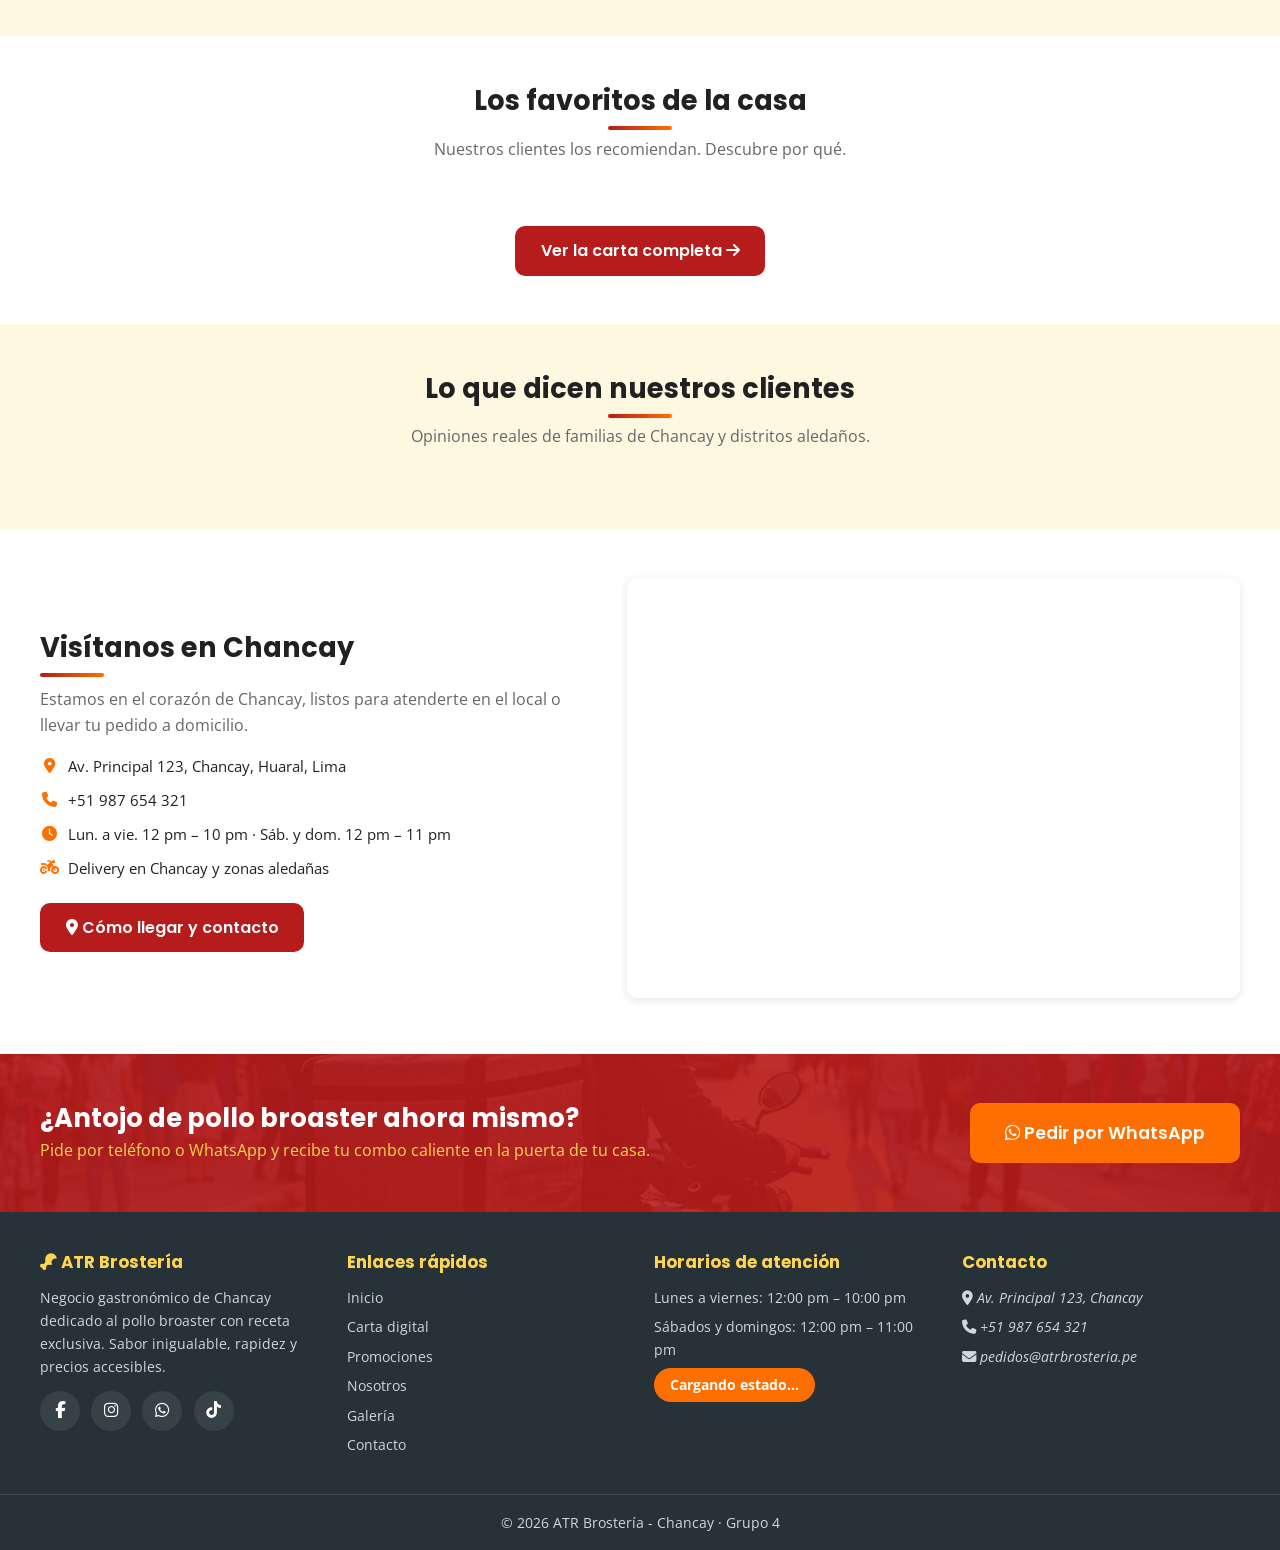
==== commit 7b8d03ea: "vx-3: paginas sin JS, comentarios limpios" ====
--- a/index.html
+++ b/index.html
@@ -2,53 +2,248 @@
 <html lang="es">
 
 <head>
-    <meta charset="UTF-8">
-    <meta name="viewport" content="width=device-width, initial-scale=1.0">
-    <meta name="description"
-        content="ATR Brostería Chancay - Pollo broaster con receta exclusiva, combos familiares y entrega a domicilio.">
-    <meta name="author" content="Grupo 4 - Sección 21583">
-    <title>ATR Brostería Chancay | Inicio</title>
-    <link rel="stylesheet" href="css/styles.css">
+  <meta charset="UTF-8">
+  <meta name="viewport" content="width=device-width, initial-scale=1.0">
+  <title>ATR Brostería | El mejor pollo broaster de Chancay</title>
+  <meta name="description"
+    content="ATR Brostería en Chancay: pollo broaster con receta exclusiva, combos familiares, promociones diarias y delivery. Consulta nuestra carta, horarios y ubicación.">
+  <meta name="keywords"
+    content="pollo broaster Chancay, brostería Huaral, pollo frito, delivery Chancay, ATR Brostería">
+  <meta name="author" content="Grupo 4 - Taller de Programación Web UTP">
+  <meta property="og:title" content="ATR Brostería | Sabor inigualable en Chancay">
+  <meta property="og:description"
+    content="Pollo broaster con receta exclusiva, preparado al instante. Combos familiares y delivery en Chancay.">
+  <meta property="og:type" content="website">
+  <link rel="icon" type="image/png" href="img/favicon.png">
+
+  <link rel="preconnect" href="https://fonts.googleapis.com">
+  <link rel="preconnect" href="https://fonts.gstatic.com" crossorigin>
+  <link
+    href="https://fonts.googleapis.com/css2?family=Open+Sans:ital,wght@0,400;0,600;1,400&family=Poppins:wght@500;600;700;800&display=swap"
+    rel="stylesheet">
+
+  <link rel="stylesheet" href="https://cdnjs.cloudflare.com/ajax/libs/font-awesome/6.5.2/css/all.min.css">
+
+  <link rel="stylesheet" href="css/styles.css">
+  <link rel="stylesheet" href="css/home.css">
 </head>
 
 <body>
-    <header class="site-header">
-        <div class="logo">
-            <img src="/assets/img/logo-atr.jpg" alt="Logo ATR Brostería" width="60">
-            <h1>ATR Brostería</h1>
-        </div>
-        <nav class="main-nav">
-            <ul>
-                <li><a href="index.html" class="activo">Inicio</a></li>
-                <li><a href="nosotros.html">Nosotros</a></li>
-                <li><a href="carta.html">Carta</a></li>
-                <li><a href="promociones.html">Promociones</a></li>
-                <li><a href="contacto.html">Contacto</a></li>
-            </ul>
-        </nav>
-    </header>
-
-    <main class="contenido">
-        <section class="bienvenida">
-            <h2>Bienvenidos a ATR Brostería</h2>
-            <p>Pollo broster con receta exclusiva, preparado al momento
-                con ingredientes frescos y entregado caliente en Chancay.</p>
-        </section>
-
-        <section class="video-promo">
-            <h2>Conoce nuestra cocina</h2>
-            <video controls preload="metadata" poster="img/poster-video.jpg" width="640" height="360">
-                <source src="media/atr-promo.mp4" type="video/mp4">
-                <source src="media/atr-promo.webm" type="video/webm">
-                Su navegador no soporta la reproducción de video.
-            </video>
-        </section>
-    </main>
-
-    <footer class="site-footer">
-        <p>&copy; 2026 ATR Brostería — Chancay, Huaral, Lima.</p>
-        <p>Tel. 999 888 777 | Av. Pacífico 245, Chancay</p>
-    </footer>
+  <a href="#contenido" class="saltar-contenido">Saltar al contenido principal</a>
+
+  <!-- Encabezado -->
+  <header class="site-header">
+    <div class="contenedor barra-header">
+      <a href="index.html" class="logo" aria-label="ATR Brostería - Inicio">
+        <i class="fa-solid fa-drumstick-bite" aria-hidden="true"></i>
+        <span>
+          <span class="logo-nombre">ATR <span>Brostería</span></span><br>
+          <span class="logo-eslogan">Sabor inigualable desde Chancay</span>
+        </span>
+      </a>
+
+      <!-- Menú móvil -->
+      <button id="btn-hamburguesa" class="btn-hamburguesa" aria-label="Abrir menú de navegación" aria-expanded="false"
+        aria-controls="main-nav">
+        <span></span><span></span><span></span>
+      </button>
+
+      <!-- Navegación principal -->
+      <nav id="main-nav" class="main-nav" aria-label="Navegación principal">
+        <ul>
+          <li><a href="index.html">Inicio</a></li>
+          <li><a href="carta.html">Carta</a></li>
+          <li><a href="promociones.html">Promociones</a></li>
+          <li><a href="nosotros.html">Nosotros</a></li>
+          <li><a href="galeria.html">Galería</a></li>
+          <li><a href="contacto.html">Contacto</a></li>
+        </ul>
+      </nav>
+    </div>
+  </header>
+
+  <!-- Contenido principal -->
+  <main id="contenido">
+
+    <!-- Hero -->
+    <section class="hero" aria-label="Presentación de ATR Brostería">
+      <div class="hero-contenido">
+        <span class="badge estado-badge" data-estado-local>Cargando estado...</span>
+        <h1>El mejor <em>pollo broaster</em> de Chancay</h1>
+        <p class="hero-eslogan">Sabor inigualable, rapidez en la atención y precios accesibles para toda la familia.</p>
+        <div class="hero-botones">
+          <a href="carta.html" class="btn btn-acento"><i class="fa-solid fa-utensils"></i> Ver la carta</a>
+          <a href="tel:+51987654321" class="btn btn-borde"><i class="fa-solid fa-phone"></i> Pedir ahora</a>
+        </div>
+        <p class="hero-valoracion">
+          <span class="estrellas" aria-hidden="true">
+            <i class="fa-solid fa-star"></i><i class="fa-solid fa-star"></i><i class="fa-solid fa-star"></i><i
+              class="fa-solid fa-star"></i><i class="fa-solid fa-star-half-stroke"></i>
+          </span>
+          4.8 de 5 · Clientes satisfechos de Chancay y el Norte Chico
+        </p>
+      </div>
+    </section>
+
+    <!-- Pilares -->
+    <section class="seccion" aria-labelledby="titulo-pilares">
+      <div class="contenedor texto-centro">
+        <h2 id="titulo-pilares" class="titulo-seccion centro">¿Por qué elegir ATR Brostería?</h2>
+        <p class="subtitulo-seccion centro" style="margin-left:auto; margin-right:auto;">Tres pilares nos diferencian en
+          Chancay y el Norte Chico.</p>
+      </div>
+      <div class="contenedor grid-pilares">
+        <article class="tarjeta tarjeta-pilar animar-entrada">
+          <i class="fa-solid fa-fire-burner pilar-icono" aria-hidden="true"></i>
+          <h3>Receta exclusiva</h3>
+          <p>Marinamos nuestro pollo durante al menos 4 horas con una mezcla de especias peruanas que solo encuentras
+            aquí.</p>
+        </article>
+        <article class="tarjeta tarjeta-pilar animar-entrada">
+          <i class="fa-solid fa-gauge-high pilar-icono" aria-hidden="true"></i>
+          <h3>Fritura a presión</h3>
+          <p>Cocinamos en freidora a presión entre 170 y 180 °C para lograr el crocante perfecto por fuera y jugosidad
+            por dentro.</p>
+        </article>
+        <article class="tarjeta tarjeta-pilar animar-entrada">
+          <i class="fa-solid fa-clock pilar-icono" aria-hidden="true"></i>
+          <h3>Atención rápida</h3>
+          <p>Tu pedido listo en 15 a 20 minutos en el local, con servicio de delivery para que lo disfrutes en casa.</p>
+        </article>
+        <article class="tarjeta tarjeta-pilar animar-entrada">
+          <i class="fa-solid fa-wallet pilar-icono" aria-hidden="true"></i>
+          <h3>Precios justos</h3>
+          <p>Combos pensados para el bolsillo familiar, con promociones todos los días de la semana.</p>
+        </article>
+      </div>
+    </section>
+
+    <!-- Promoción del día -->
+    <section class="seccion seccion-crema" aria-labelledby="titulo-promo-dia">
+      <div class="contenedor">
+        <h2 id="titulo-promo-dia" class="titulo-seccion centro texto-centro">Promoción de hoy</h2>
+        <p class="subtitulo-seccion centro" style="margin-left:auto; margin-right:auto;">Cada día tenemos una oferta
+          especial para ti. ¡Aprovecha!</p>
+        <div id="promo-del-dia" class="promo-dia"></div>
+      </div>
+    </section>
+
+    <!-- Productos destacados -->
+    <section class="seccion" aria-labelledby="titulo-destacados">
+      <div class="contenedor texto-centro">
+        <h2 id="titulo-destacados" class="titulo-seccion centro">Los favoritos de la casa</h2>
+        <p class="subtitulo-seccion centro" style="margin-left:auto; margin-right:auto;">Nuestros clientes los
+          recomiendan. Descubre por qué.</p>
+      </div>
+      <div class="contenedor">
+        <div id="grid-destacados" class="grid-productos"></div>
+        <p class="texto-centro" style="margin-top: 2rem;">
+          <a href="carta.html" class="btn btn-primario">Ver la carta completa <i
+              class="fa-solid fa-arrow-right"></i></a>
+        </p>
+      </div>
+    </section>
+
+    <!-- Testimonios -->
+    <section class="seccion seccion-crema" aria-labelledby="titulo-testimonios">
+      <div class="contenedor texto-centro">
+        <h2 id="titulo-testimonios" class="titulo-seccion centro">Lo que dicen nuestros clientes</h2>
+        <p class="subtitulo-seccion centro" style="margin-left:auto; margin-right:auto;">Opiniones reales de familias de
+          Chancay y distritos aledaños.</p>
+      </div>
+      <div class="contenedor grid-testimonios" id="grid-testimonios"></div>
+    </section>
+
+    <!-- Ubicación y mapa -->
+    <section class="seccion" aria-labelledby="titulo-mapa">
+      <div class="contenedor mapa-grid">
+        <div class="mapa-info">
+          <h2 id="titulo-mapa" class="titulo-seccion">Visítanos en Chancay</h2>
+          <p>Estamos en el corazón de Chancay, listos para atenderte en el local o llevar tu pedido a domicilio.</p>
+          <ul class="lista-contacto">
+            <li><i class="fa-solid fa-location-dot"></i> Av. Principal 123, Chancay, Huaral, Lima</li>
+            <li><i class="fa-solid fa-phone"></i> +51 987 654 321</li>
+            <li><i class="fa-solid fa-clock"></i> Lun. a vie. 12 pm – 10 pm · Sáb. y dom. 12 pm – 11 pm</li>
+            <li><i class="fa-solid fa-motorcycle"></i> Delivery en Chancay y zonas aledañas</li>
+          </ul>
+          <a href="contacto.html" class="btn btn-primario"><i class="fa-solid fa-location-dot"></i> Cómo llegar y
+            contacto</a>
+        </div>
+        <div class="mapa-iframe">
+          <iframe src="https://www.google.com/maps?q=Plaza%20de%20Armas%20de%20Chancay%2C%20Peru&output=embed"
+            title="Mapa de ubicación de ATR Brostería en Chancay" loading="lazy" allowfullscreen
+            referrerpolicy="no-referrer-when-downgrade"></iframe>
+        </div>
+      </div>
+    </section>
+
+    <!-- Delivery -->
+    <section class="cta-delivery" aria-labelledby="titulo-cta">
+      <div class="contenedor cta-delivery-contenido">
+        <div>
+          <h2 id="titulo-cta">¿Antojo de pollo broaster ahora mismo?</h2>
+          <p>Pide por teléfono o WhatsApp y recibe tu combo caliente en la puerta de tu casa.</p>
+        </div>
+        <a href="https://wa.me/51987654321" class="btn btn-acento btn-grande" target="_blank" rel="noopener">
+          <i class="fa-brands fa-whatsapp"></i> Pedir por WhatsApp
+        </a>
+      </div>
+    </section>
+  </main>
+
+  <!-- Pie de página -->
+  <footer class="site-footer">
+    <div class="contenedor footer-grid">
+      <div>
+        <h4><i class="fa-solid fa-drumstick-bite"></i> ATR Brostería</h4>
+        <p>Negocio gastronómico de Chancay dedicado al pollo broaster con receta exclusiva. Sabor inigualable, rapidez y
+          precios accesibles.</p>
+        <div class="footer-redes">
+          <a href="https://facebook.com" target="_blank" rel="noopener" aria-label="Facebook de ATR Brostería"><i
+              class="fa-brands fa-facebook-f"></i></a>
+          <a href="https://instagram.com" target="_blank" rel="noopener" aria-label="Instagram de ATR Brostería"><i
+              class="fa-brands fa-instagram"></i></a>
+          <a href="https://wa.me/51987654321" target="_blank" rel="noopener" aria-label="WhatsApp de ATR Brostería"><i
+              class="fa-brands fa-whatsapp"></i></a>
+          <a href="https://tiktok.com" target="_blank" rel="noopener" aria-label="TikTok de ATR Brostería"><i
+              class="fa-brands fa-tiktok"></i></a>
+        </div>
+      </div>
+      <div>
+        <h4>Enlaces rápidos</h4>
+        <ul>
+          <li><a href="index.html">Inicio</a></li>
+          <li><a href="carta.html">Carta digital</a></li>
+          <li><a href="promociones.html">Promociones</a></li>
+          <li><a href="nosotros.html">Nosotros</a></li>
+          <li><a href="galeria.html">Galería</a></li>
+          <li><a href="contacto.html">Contacto</a></li>
+        </ul>
+      </div>
+      <div>
+        <h4>Horarios de atención</h4>
+        <ul>
+          <li>Lunes a viernes: 12:00 pm – 10:00 pm</li>
+          <li>Sábados y domingos: 12:00 pm – 11:00 pm</li>
+        </ul>
+        <p><span class="badge estado-badge" data-estado-local>Cargando estado...</span></p>
+      </div>
+      <div>
+        <h4>Contacto</h4>
+        <address>
+          <ul>
+            <li><i class="fa-solid fa-location-dot"></i> Av. Principal 123, Chancay</li>
+            <li><i class="fa-solid fa-phone"></i> <a href="tel:+51987654321">+51 987 654 321</a></li>
+            <li><i class="fa-solid fa-envelope"></i> <a
+                href="mailto:pedidos@atrbrosteria.pe">pedidos@atrbrosteria.pe</a></li>
+          </ul>
+        </address>
+      </div>
+    </div>
+    <div class="footer-copy">
+      <p>&copy; <span id="anio-actual">2026</span> ATR Brostería - Chancay · Grupo 4</p>
+    </div>
+  </footer>
 </body>
 
-</html>
+</html>
--- a/css/styles.css
+++ b/css/styles.css
@@ -0,0 +1,985 @@
+/* Estilos generales */
+
+
+/* Variables */
+:root {
+  /* Paleta de colores */
+  --color-primario: #B71C1C;
+  /* rojo primario: logo, encabezado, botones */
+  --color-acento: #FF6F00;
+  /* naranja acento: botones de acción, badges */
+  --color-crema: #FFF8E1;
+  /* crema claro: fondos de secciones secundarias */
+  --color-texto: #212121;
+  /* negro: textos principales */
+  --color-gris: #666666;
+  /* gris medio: textos secundarios */
+  --color-oscuro: #263238;
+  /* gris oscuro: pie de página, modales */
+  --color-exito: #388E3C;
+  /* verde éxito: validaciones correctas */
+  --color-error: #C62828;
+  /* rojo error: mensajes de validación */
+  --color-fondo: #FFFFFF;
+  --color-borde: #E0E0E0;
+  --color-primario-oscuro: #8E1414;
+  /* hover de botones primarios */
+
+  /* Tipografía */
+  --fuente-titulos: 'Poppins', sans-serif;
+  --fuente-cuerpo: 'Open Sans', sans-serif;
+
+  /* Otros */
+  --sombra-tarjeta: 0 2px 8px rgba(33, 33, 33, 0.12);
+  --sombra-elevada: 0 8px 24px rgba(33, 33, 33, 0.18);
+  --radio: 10px;
+  --transicion: 0.3s ease;
+}
+
+* {
+  margin: 0;
+  padding: 0;
+  box-sizing: border-box;
+}
+
+html {
+  scroll-behavior: smooth;
+}
+
+body {
+  font-family: var(--fuente-cuerpo);
+  font-size: 16px;
+  line-height: 1.6;
+  color: var(--color-texto);
+  background-color: var(--color-fondo);
+  display: flex;
+  flex-direction: column;
+  min-height: 100vh;
+}
+
+main {
+  flex: 1 0 auto;
+}
+
+img,
+video {
+  max-width: 100%;
+  /* imágenes responsivas */
+  height: auto;
+  display: block;
+}
+
+a {
+  color: var(--color-primario);
+  text-decoration: none;
+  transition: color var(--transicion);
+}
+
+a:hover {
+  color: var(--color-acento);
+}
+
+ul {
+  list-style: none;
+}
+
+h1,
+h2,
+h3,
+h4 {
+  font-family: var(--fuente-titulos);
+  line-height: 1.25;
+  color: var(--color-texto);
+}
+
+/* Utilidades */
+.contenedor {
+  width: 100%;
+  padding: 0 1rem;
+  margin: 0 auto;
+}
+
+.texto-centro {
+  text-align: center;
+}
+
+.oculto {
+  display: none !important;
+}
+
+.imagen-responsiva {
+  width: 100%;
+  object-fit: cover;
+}
+
+/* Contenedor desktop */
+@media (min-width: 1280px) {
+  .contenedor {
+    max-width: 1200px;
+    padding: 0;
+  }
+}
+
+/* Encabezado de sección con barra de acento */
+.titulo-seccion {
+  font-size: 1.7rem;
+  font-weight: 700;
+  margin-bottom: 0.4rem;
+}
+
+.titulo-seccion::after {
+  content: "";
+  display: block;
+  width: 64px;
+  height: 4px;
+  margin-top: 0.5rem;
+  border-radius: 2px;
+  background: linear-gradient(90deg, var(--color-primario), var(--color-acento));
+}
+
+.titulo-seccion.centro::after {
+  margin-left: auto;
+  margin-right: auto;
+}
+
+.subtitulo-seccion {
+  color: var(--color-gris);
+  max-width: 700px;
+  margin-bottom: 2rem;
+}
+
+/* Botones */
+.btn {
+  display: inline-block;
+  padding: 0.75rem 1.6rem;
+  border: none;
+  border-radius: var(--radio);
+  font-family: var(--fuente-titulos);
+  font-weight: 600;
+  font-size: 1rem;
+  cursor: pointer;
+  text-align: center;
+  transition: background-color var(--transicion), transform var(--transicion),
+    box-shadow var(--transicion), color var(--transicion);
+}
+
+.btn:hover {
+  transform: translateY(-2px);
+  box-shadow: var(--sombra-elevada);
+}
+
+.btn:active {
+  transform: translateY(0);
+}
+
+.btn-primario {
+  background-color: var(--color-primario);
+  color: #FFFFFF;
+}
+
+.btn-primario:hover {
+  background-color: var(--color-primario-oscuro);
+  color: #FFFFFF;
+}
+
+.btn-acento {
+  background-color: var(--color-acento);
+  color: #FFFFFF;
+}
+
+.btn-acento:hover {
+  background-color: #E65100;
+  color: #FFFFFF;
+}
+
+.btn-borde {
+  background-color: transparent;
+  color: #FFFFFF;
+  border: 2px solid #FFFFFF;
+}
+
+.btn-borde:hover {
+  background-color: #FFFFFF;
+  color: var(--color-primario);
+}
+
+/* Encabezado y navegación */
+.site-header {
+  position: sticky;
+  top: 0;
+  z-index: 100;
+  background-color: var(--color-primario);
+  color: #FFFFFF;
+  box-shadow: 0 2px 10px rgba(0, 0, 0, 0.25);
+}
+
+.barra-header {
+  display: flex;
+  align-items: center;
+  justify-content: space-between;
+  flex-wrap: wrap;
+  padding: 0.7rem 1rem;
+}
+
+.logo {
+  display: flex;
+  align-items: center;
+  gap: 0.6rem;
+  color: #FFFFFF;
+}
+
+.logo i {
+  font-size: 1.9rem;
+  color: var(--color-acento);
+  transform: rotate(-15deg);
+  transition: transform 0.4s ease;
+}
+
+.logo:hover i {
+  transform: rotate(0deg) scale(1.1);
+}
+
+.logo-nombre {
+  font-family: var(--fuente-titulos);
+  font-size: 1.35rem;
+  font-weight: 700;
+  letter-spacing: 1px;
+  color: #FFFFFF;
+}
+
+.logo-nombre span {
+  color: var(--color-acento);
+}
+
+.logo-eslogan {
+  display: none;
+  font-size: 0.72rem;
+  color: #FFD54F;
+  font-style: italic;
+}
+
+/* Navegación principal */
+.main-nav ul {
+  display: none;
+  flex-direction: column;
+  width: 100%;
+  padding: 0.5rem 0;
+}
+
+.main-nav a {
+  display: block;
+  padding: 0.6rem 0.8rem;
+  color: #FFFFFF;
+  font-weight: 600;
+  border-radius: 6px;
+  transition: background-color var(--transicion), color var(--transicion);
+}
+
+.main-nav a:hover,
+.main-nav a.activo {
+  background-color: var(--color-acento);
+  color: #FFFFFF;
+}
+
+/* Menú hamburguesa */
+.main-nav.abierto ul {
+  display: flex;
+  animation: desplegarMenu 0.25s ease;
+}
+
+@keyframes desplegarMenu {
+  from {
+    opacity: 0;
+    transform: translateY(-8px);
+  }
+
+  to {
+    opacity: 1;
+    transform: translateY(0);
+  }
+}
+
+/* Botón hamburguesa */
+.btn-hamburguesa {
+  display: flex;
+  /* visible solo en móvil */
+  flex-direction: column;
+  justify-content: center;
+  gap: 5px;
+  width: 44px;
+  /* objetivo táctil mínimo 44px */
+  height: 44px;
+  padding: 10px;
+  background: transparent;
+  border: none;
+  cursor: pointer;
+}
+
+.btn-hamburguesa span {
+  display: block;
+  height: 3px;
+  width: 100%;
+  border-radius: 2px;
+  background-color: #FFFFFF;
+  transition: transform var(--transicion), opacity var(--transicion);
+}
+
+.btn-hamburguesa.activo span:nth-child(1) {
+  transform: translateY(8px) rotate(45deg);
+}
+
+.btn-hamburguesa.activo span:nth-child(2) {
+  opacity: 0;
+}
+
+.btn-hamburguesa.activo span:nth-child(3) {
+  transform: translateY(-8px) rotate(-45deg);
+}
+
+/* Tablet */
+@media (min-width: 768px) {
+  .barra-header {
+    padding: 0.7rem 2rem;
+  }
+
+  .logo-eslogan {
+    display: block;
+  }
+}
+
+/* Desktop */
+@media (min-width: 1024px) {
+  .btn-hamburguesa {
+    display: none;
+  }
+
+  .main-nav ul {
+    display: flex;
+    flex-direction: row;
+    width: auto;
+    gap: 0.4rem;
+    padding: 0;
+  }
+
+  .main-nav a {
+    padding: 0.45rem 0.9rem;
+  }
+}
+
+/* Banner de cabecera interior */
+.page-banner {
+  position: relative;
+  display: flex;
+  align-items: center;
+  justify-content: center;
+  min-height: 240px;
+  padding: 3rem 1rem;
+  text-align: center;
+  color: #FFFFFF;
+  background:
+    linear-gradient(rgba(183, 28, 28, 0.82), rgba(38, 50, 56, 0.88)),
+    url("../img/hero.jpg") center / cover no-repeat;
+}
+
+.page-banner h1 {
+  color: #FFFFFF;
+  font-size: 2rem;
+  animation: aparecerArriba 0.7s ease both;
+}
+
+.page-banner p {
+  color: #FFD54F;
+  font-style: italic;
+  margin-top: 0.4rem;
+  animation: aparecerArriba 0.9s ease both;
+}
+
+.breadcrumb {
+  margin-top: 0.6rem;
+  font-size: 0.9rem;
+  color: #FFD54F;
+}
+
+.breadcrumb a {
+  color: #FFFFFF;
+  font-weight: 600;
+}
+
+/* Secciones */
+.seccion {
+  padding: 3rem 0;
+}
+
+.seccion-crema {
+  background-color: var(--color-crema);
+}
+
+/* Tarjetas */
+.tarjeta {
+  background-color: #FFFFFF;
+  border-radius: var(--radio);
+  box-shadow: var(--sombra-tarjeta);
+  overflow: hidden;
+  transition: transform var(--transicion), box-shadow var(--transicion);
+}
+
+.tarjeta:hover {
+  transform: translateY(-6px);
+  box-shadow: var(--sombra-elevada);
+}
+
+.tarjeta img {
+  width: 100%;
+  aspect-ratio: 4 / 3;
+  object-fit: cover;
+  transition: transform 0.5s ease;
+}
+
+.tarjeta:hover img {
+  transform: scale(1.06);
+}
+
+.tarjeta-cuerpo {
+  padding: 1.1rem;
+}
+
+.tarjeta-cuerpo h3 {
+  font-size: 1.1rem;
+  margin-bottom: 0.3rem;
+}
+
+.tarjeta-cuerpo p {
+  font-size: 0.92rem;
+  color: var(--color-gris);
+}
+
+.tarjeta-pie {
+  display: flex;
+  align-items: center;
+  justify-content: space-between;
+  padding: 0 1.1rem 1.1rem;
+}
+
+.precio {
+  font-family: var(--fuente-titulos);
+  font-weight: 700;
+  font-size: 1.25rem;
+  color: var(--color-primario);
+}
+
+.precio-antes {
+  font-size: 0.9rem;
+  color: var(--color-gris);
+  text-decoration: line-through;
+  margin-right: 0.4rem;
+}
+
+/* Etiqueta / badge */
+.badge {
+  display: inline-block;
+  padding: 0.25rem 0.7rem;
+  border-radius: 999px;
+  font-size: 0.78rem;
+  font-weight: 700;
+  color: #FFFFFF;
+  background-color: var(--color-acento);
+}
+
+.badge-oferta {
+  position: absolute;
+  top: 10px;
+  left: 10px;
+  animation: latido 1.6s ease infinite;
+}
+
+/* Rejilla de productos */
+.grid-productos {
+  display: grid;
+  grid-template-columns: 1fr;
+  gap: 1.4rem;
+}
+
+@media (min-width: 768px) {
+  .grid-productos {
+    grid-template-columns: repeat(2, 1fr);
+  }
+
+  /* md: 2 columnas */
+}
+
+@media (min-width: 1024px) {
+  .grid-productos {
+    grid-template-columns: repeat(3, 1fr);
+  }
+
+  /* lg: 3 columnas */
+}
+
+.tarjeta-producto {
+  position: relative;
+}
+
+/* Producto agotado */
+.producto-agotado img {
+  filter: grayscale(0.9) opacity(0.6);
+}
+
+.sello-agotado {
+  position: absolute;
+  top: 12px;
+  right: 12px;
+  padding: 0.3rem 0.8rem;
+  background-color: var(--color-error);
+  color: #FFFFFF;
+  font-size: 0.8rem;
+  font-weight: 700;
+  border-radius: 6px;
+  transform: rotate(8deg);
+}
+
+/* Tablas */
+.tabla-responsiva {
+  width: 100%;
+  overflow-x: auto;
+  border-radius: var(--radio);
+  box-shadow: var(--sombra-tarjeta);
+}
+
+.tabla-personalizada {
+  width: 100%;
+  border-collapse: collapse;
+  background-color: #FFFFFF;
+  font-size: 0.95rem;
+  min-width: 480px;
+}
+
+.tabla-personalizada thead {
+  background-color: var(--color-primario);
+  color: #FFFFFF;
+}
+
+.tabla-personalizada th,
+.tabla-personalizada td {
+  padding: 0.8rem 1rem;
+  text-align: left;
+  border-bottom: 1px solid var(--color-borde);
+}
+
+.tabla-personalizada tbody tr:nth-child(even) {
+  /* filas alternadas */
+  background-color: var(--color-crema);
+}
+
+.tabla-personalizada tbody tr:hover {
+  /* resaltado al pasar */
+  background-color: #FFECB3;
+  transition: background-color 0.2s ease;
+}
+
+.tabla-personalizada td.precio-celda {
+  font-weight: 700;
+  color: var(--color-primario);
+  white-space: nowrap;
+}
+
+/* Formularios */
+.form-contacto {
+  display: grid;
+  grid-template-columns: 1fr;
+  gap: 1rem;
+}
+
+@media (min-width: 768px) {
+  .form-contacto {
+    grid-template-columns: 1fr 1fr;
+  }
+
+  .campo-completo {
+    grid-column: 1 / -1;
+  }
+
+  /* campos a ancho completo */
+}
+
+.campo {
+  display: flex;
+  flex-direction: column;
+  gap: 0.3rem;
+}
+
+.campo label {
+  font-weight: 600;
+  font-size: 0.95rem;
+  color: var(--color-primario);
+}
+
+.campo label .obligatorio {
+  color: var(--color-error);
+}
+
+.campo input,
+.campo select,
+.campo textarea {
+  padding: 0.7rem 0.85rem;
+  border: 1px solid #CCCCCC;
+  border-radius: 8px;
+  font-family: inherit;
+  font-size: 1rem;
+  background-color: #FFFFFF;
+  transition: border-color var(--transicion), box-shadow var(--transicion);
+}
+
+.campo input:focus,
+.campo select:focus,
+.campo textarea:focus {
+  outline: none;
+  border-color: var(--color-acento);
+  box-shadow: 0 0 0 3px rgba(255, 111, 0, 0.25);
+}
+
+/* Estados de validación */
+.campo input.invalido,
+.campo select.invalido,
+.campo textarea.invalido {
+  border-color: var(--color-error);
+  background-color: #FFF5F5;
+}
+
+.campo input.valido,
+.campo select.valido,
+.campo textarea.valido {
+  border-color: var(--color-exito);
+  background-color: #F6FFF6;
+}
+
+.mensaje-error-campo {
+  font-size: 0.82rem;
+  color: var(--color-error);
+  min-height: 1.1em;
+}
+
+/* Alertas de resultado del formulario */
+.alerta {
+  padding: 0.9rem 1.1rem;
+  border-radius: 8px;
+  font-weight: 600;
+  margin-top: 1rem;
+  animation: aparecerArriba 0.35s ease;
+}
+
+.alerta-exito {
+  background-color: #E8F5E9;
+  border-left: 5px solid var(--color-exito);
+  color: var(--color-exito);
+}
+
+.alerta-error {
+  background-color: #FFEBEE;
+  border-left: 5px solid var(--color-error);
+  color: var(--color-error);
+}
+
+/* Modales */
+.modal {
+  position: fixed;
+  inset: 0;
+  z-index: 200;
+  display: flex;
+  align-items: center;
+  justify-content: center;
+  padding: 1rem;
+  background-color: rgba(33, 33, 33, 0.75);
+  animation: aparecer 0.25s ease;
+}
+
+.modal.cerrado {
+  display: none;
+}
+
+.modal-contenido {
+  position: relative;
+  width: 100%;
+  max-width: 640px;
+  max-height: 90vh;
+  overflow-y: auto;
+  background-color: #FFFFFF;
+  border-radius: var(--radio);
+  box-shadow: var(--sombra-elevada);
+  animation: entrarModal 0.3s ease;
+}
+
+@keyframes entrarModal {
+  from {
+    opacity: 0;
+    transform: translateY(30px) scale(0.96);
+  }
+
+  to {
+    opacity: 1;
+    transform: translateY(0) scale(1);
+  }
+}
+
+.modal-cabecera {
+  display: flex;
+  align-items: center;
+  justify-content: space-between;
+  padding: 0.9rem 1.2rem;
+  background-color: var(--color-oscuro);
+  color: #FFFFFF;
+}
+
+.modal-cabecera h3 {
+  color: #FFFFFF;
+  font-size: 1.15rem;
+}
+
+.btn-cerrar-modal {
+  width: 40px;
+  height: 40px;
+  border: none;
+  border-radius: 50%;
+  background-color: var(--color-primario);
+  color: #FFFFFF;
+  font-size: 1.15rem;
+  cursor: pointer;
+  transition: transform var(--transicion), background-color var(--transicion);
+}
+
+.btn-cerrar-modal:hover {
+  background-color: var(--color-error);
+  transform: rotate(90deg);
+  /* transformación CSS */
+}
+
+.modal-cuerpo {
+  padding: 1.2rem;
+}
+
+.modal-imagen {
+  width: 100%;
+  max-height: 280px;
+  object-fit: cover;
+  border-radius: 8px;
+  margin-bottom: 1rem;
+}
+
+/* Lightbox */
+.lightbox {
+  position: fixed;
+  inset: 0;
+  z-index: 300;
+  display: flex;
+  flex-direction: column;
+  align-items: center;
+  justify-content: center;
+  background-color: rgba(0, 0, 0, 0.9);
+  animation: aparecer 0.25s ease;
+}
+
+.lightbox img {
+  max-width: 90%;
+  max-height: 78vh;
+  border-radius: 8px;
+  box-shadow: var(--sombra-elevada);
+}
+
+.lightbox-caption {
+  margin-top: 0.8rem;
+  color: #FFFFFF;
+  font-size: 0.95rem;
+  text-align: center;
+  padding: 0 1rem;
+}
+
+.lightbox-flecha {
+  position: absolute;
+  top: 50%;
+  transform: translateY(-50%);
+  width: 48px;
+  height: 48px;
+  border: none;
+  border-radius: 50%;
+  background-color: rgba(183, 28, 28, 0.9);
+  color: #FFFFFF;
+  font-size: 1.3rem;
+  cursor: pointer;
+  transition: background-color var(--transicion);
+}
+
+.lightbox-flecha:hover {
+  background-color: var(--color-acento);
+}
+
+.lightbox-flecha.izquierda {
+  left: 16px;
+}
+
+.lightbox-flecha.derecha {
+  right: 16px;
+}
+
+.lightbox-cerrar {
+  position: absolute;
+  top: 16px;
+  right: 16px;
+  width: 44px;
+  height: 44px;
+  border: none;
+  border-radius: 50%;
+  background-color: rgba(255, 255, 255, 0.15);
+  color: #FFFFFF;
+  font-size: 1.3rem;
+  cursor: pointer;
+  transition: background-color var(--transicion), transform var(--transicion);
+}
+
+.lightbox-cerrar:hover {
+  background-color: var(--color-error);
+  transform: rotate(90deg);
+}
+
+/* Pie de página */
+.site-footer {
+  background-color: var(--color-oscuro);
+  color: #ECEFF1;
+  padding: 2.5rem 0 0;
+  margin-top: auto;
+}
+
+.footer-grid {
+  display: grid;
+  grid-template-columns: 1fr;
+  /* mobile: 1 columna */
+  gap: 1.8rem;
+  padding-bottom: 2rem;
+}
+
+@media (min-width: 768px) {
+  .footer-grid {
+    grid-template-columns: repeat(2, 1fr);
+  }
+}
+
+@media (min-width: 1024px) {
+  .footer-grid {
+    grid-template-columns: repeat(4, 1fr);
+  }
+}
+
+.site-footer h4 {
+  color: #FFD54F;
+  font-size: 1.05rem;
+  margin-bottom: 0.8rem;
+}
+
+.site-footer p,
+.site-footer li {
+  font-size: 0.9rem;
+  color: #CFD8DC;
+}
+
+.site-footer li {
+  margin-bottom: 0.4rem;
+}
+
+.site-footer a {
+  color: #CFD8DC;
+}
+
+.site-footer a:hover {
+  color: var(--color-acento);
+}
+
+.footer-redes {
+  display: flex;
+  gap: 0.7rem;
+  margin-top: 0.8rem;
+}
+
+.footer-redes a {
+  display: flex;
+  align-items: center;
+  justify-content: center;
+  width: 40px;
+  height: 40px;
+  border-radius: 50%;
+  background-color: rgba(255, 255, 255, 0.08);
+  color: #FFFFFF;
+  font-size: 1.05rem;
+  transition: background-color var(--transicion), transform var(--transicion);
+}
+
+.footer-redes a:hover {
+  background-color: var(--color-acento);
+  transform: translateY(-4px) scale(1.05);
+  color: #FFFFFF;
+}
+
+.footer-copy {
+  border-top: 1px solid rgba(255, 255, 255, 0.12);
+  padding: 1rem;
+  text-align: center;
+  font-size: 0.82rem;
+  color: #90A4AE;
+}
+
+/* Animaciones */
+@keyframes aparecer {
+  from {
+    opacity: 0;
+  }
+
+  to {
+    opacity: 1;
+  }
+}
+
+@keyframes aparecerArriba {
+  from {
+    opacity: 0;
+    transform: translateY(24px);
+  }
+
+  to {
+    opacity: 1;
+    transform: translateY(0);
+  }
+}
+
+@keyframes latido {
+
+  0%,
+  100% {
+    transform: scale(1);
+  }
+
+  50% {
+    transform: scale(1.08);
+  }
+}
+
+.animar-entrada {
+  animation: aparecerArriba 0.6s ease both;
+}
+
+/* Accesibilidad */
+.saltar-contenido {
+  position: absolute;
+  left: -9999px;
+}
+
+.saltar-contenido:focus {
+  left: 8px;
+  top: 8px;
+  z-index: 999;
+  padding: 0.6rem 1rem;
+  background-color: #FFFFFF;
+  color: var(--color-primario);
+  border-radius: 6px;
+}
+
+:focus-visible {
+  outline: 3px solid var(--color-acento);
+  outline-offset: 2px;
+}
--- a/css/home.css
+++ b/css/home.css
@@ -0,0 +1,348 @@
+/* Estilos de la página principal */
+
+
+/* Portada principal */
+.hero {
+  position: relative;
+  display: flex;
+  align-items: center;
+  justify-content: center;
+  min-height: 88vh;                     /* móvil: casi pantalla completa */
+  padding: 3rem 1rem;
+  text-align: center;
+  background:
+    linear-gradient(rgba(38, 50, 56, 0.72), rgba(183, 28, 28, 0.55)),
+    url("../img/hero.jpg") center / cover no-repeat;
+}
+
+@media (min-width: 768px) {
+  .hero { min-height: 92vh; }
+}
+
+@media (min-width: 1280px) {
+  .hero { min-height: 100vh; }
+}
+
+.hero-contenido {
+  max-width: 760px;
+  animation: aparecerArriba 0.8s ease both;
+}
+
+.hero h1 {
+  color: #FFFFFF;
+  font-size: 2.1rem;
+  font-weight: 800;
+  margin: 1rem 0 0.6rem;
+  text-shadow: 0 3px 12px rgba(0, 0, 0, 0.45);
+}
+
+.hero h1 em {
+  color: #FFD54F;
+  font-style: normal;
+}
+
+@media (min-width: 768px) {
+  .hero h1 { font-size: 3rem; }
+}
+
+@media (min-width: 1280px) {
+  .hero h1 { font-size: 3.6rem; }
+}
+
+.hero-eslogan {
+  color: #FFFFFF;
+  font-size: 1.05rem;
+  margin-bottom: 1.6rem;
+  text-shadow: 0 2px 8px rgba(0, 0, 0, 0.4);
+}
+
+.hero-botones {
+  display: flex;
+  flex-wrap: wrap;
+  gap: 0.9rem;
+  justify-content: center;
+}
+
+.hero-valoracion {
+  margin-top: 1.4rem;
+  color: #FFD54F;
+  font-size: 0.92rem;
+}
+
+.estrellas i { margin: 0 1px; }
+
+/* Badge de estado abierto / cerrado */
+.estado-badge {
+  font-size: 0.85rem;
+  padding: 0.4rem 1rem;
+}
+
+.estado-badge.estado-abierto { background-color: var(--color-exito); }
+.estado-badge.estado-cerrado { background-color: var(--color-error); }
+
+/* Pilares del negocio */
+.grid-pilares {
+  display: grid;
+  grid-template-columns: 1fr;
+  gap: 1.4rem;
+}
+
+@media (min-width: 768px) {
+  .grid-pilares { grid-template-columns: repeat(2, 1fr); }
+}
+
+@media (min-width: 1024px) {
+  .grid-pilares { grid-template-columns: repeat(4, 1fr); }
+}
+
+.tarjeta-pilar {
+  padding: 1.6rem 1.2rem;
+  text-align: center;
+}
+
+.pilar-icono {
+  display: inline-flex;
+  align-items: center;
+  justify-content: center;
+  width: 64px;
+  height: 64px;
+  margin-bottom: 0.9rem;
+  border-radius: 50%;
+  font-size: 1.6rem;
+  color: #FFFFFF;
+  background: linear-gradient(135deg, var(--color-primario), var(--color-acento));
+  transition: transform 0.4s ease;
+}
+
+.tarjeta-pilar:hover .pilar-icono {
+  transform: rotate(-10deg) scale(1.12);
+}
+
+.tarjeta-pilar h3 {
+  font-size: 1.05rem;
+  margin-bottom: 0.4rem;
+}
+
+.tarjeta-pilar p {
+  font-size: 0.9rem;
+  color: var(--color-gris);
+}
+
+/* Promoción del día */
+.promo-dia {
+  max-width: 860px;
+  margin: 0 auto;
+}
+
+.tarjeta-promo-dia {
+  display: grid;
+  grid-template-columns: 1fr;
+  overflow: hidden;
+  border-radius: var(--radio);
+  background-color: #FFFFFF;
+  box-shadow: var(--sombra-elevada);
+  animation: aparecerArriba 0.6s ease both;
+}
+
+@media (min-width: 768px) {
+  .tarjeta-promo-dia { grid-template-columns: 1fr 1.2fr; }
+}
+
+.tarjeta-promo-dia img {
+  width: 100%;
+  height: 100%;
+  min-height: 240px;
+  object-fit: cover;
+}
+
+.promo-dia-cuerpo {
+  padding: 1.6rem;
+  display: flex;
+  flex-direction: column;
+  gap: 0.6rem;
+  justify-content: center;
+}
+
+.promo-dia-cuerpo .etiqueta-dia {
+  color: var(--color-acento);
+  font-weight: 700;
+  font-size: 0.85rem;
+  text-transform: uppercase;
+  letter-spacing: 1px;
+}
+
+.promo-dia-cuerpo h3 {
+  font-size: 1.5rem;
+}
+
+.promo-precios {
+  display: flex;
+  align-items: baseline;
+  gap: 0.7rem;
+}
+
+.promo-precios .precio-nuevo {
+  font-family: var(--fuente-titulos);
+  font-size: 2rem;
+  font-weight: 800;
+  color: var(--color-primario);
+}
+
+.promo-precios .precio-viejo {
+  font-size: 1.05rem;
+  color: var(--color-gris);
+  text-decoration: line-through;
+}
+
+.promo-dia-cuerpo p.desc {
+  color: var(--color-gris);
+  font-size: 0.95rem;
+}
+
+.promo-dia-cuerpo .horario {
+  font-size: 0.88rem;
+  color: var(--color-texto);
+}
+
+/* Testimonios */
+.grid-testimonios {
+  display: grid;
+  grid-template-columns: 1fr;
+  gap: 1.4rem;
+}
+
+@media (min-width: 768px) {
+  .grid-testimonios { grid-template-columns: repeat(3, 1fr); }
+}
+
+.tarjeta-testimonio {
+  padding: 1.4rem;
+  text-align: left;
+  display: flex;
+  flex-direction: column;
+  gap: 0.6rem;
+}
+
+.tarjeta-testimonio .estrellas {
+  color: #FFC107;
+}
+
+.tarjeta-testimonio blockquote {
+  font-size: 0.93rem;
+  color: var(--color-texto);
+  font-style: italic;
+}
+
+.tarjeta-testimonio .autor {
+  display: flex;
+  align-items: center;
+  gap: 0.7rem;
+  margin-top: auto;
+}
+
+.tarjeta-testimonio .autor i {
+  width: 42px;
+  height: 42px;
+  display: inline-flex;
+  align-items: center;
+  justify-content: center;
+  border-radius: 50%;
+  background: linear-gradient(135deg, var(--color-primario), var(--color-acento));
+  color: #FFFFFF;
+  font-size: 1.1rem;
+}
+
+.tarjeta-testimonio .autor strong {
+  display: block;
+  font-size: 0.92rem;
+}
+
+.tarjeta-testimonio .autor span {
+  font-size: 0.8rem;
+  color: var(--color-gris);
+}
+
+/* Ubicación y mapa */
+.mapa-grid {
+  display: grid;
+  grid-template-columns: 1fr;
+  gap: 1.8rem;
+  align-items: center;
+}
+
+@media (min-width: 1024px) {
+  .mapa-grid { grid-template-columns: 1fr 1.1fr; }
+}
+
+.mapa-info p {
+  color: var(--color-gris);
+  margin: 0.6rem 0 1rem;
+}
+
+.lista-contacto li {
+  display: flex;
+  align-items: flex-start;
+  gap: 0.6rem;
+  margin-bottom: 0.6rem;
+  font-size: 0.95rem;
+}
+
+.lista-contacto i {
+  color: var(--color-acento);
+  margin-top: 4px;
+  width: 18px;
+  text-align: center;
+}
+
+.mapa-info .btn { margin-top: 0.8rem; }
+
+.mapa-iframe iframe {
+  width: 100%;
+  height: 340px;
+  border: 0;
+  border-radius: var(--radio);
+  box-shadow: var(--sombra-tarjeta);
+}
+
+@media (min-width: 768px) {
+  .mapa-iframe iframe { height: 420px; }
+}
+
+/* Bloque de delivery */
+.cta-delivery {
+  background:
+    linear-gradient(rgba(183, 28, 28, 0.9), rgba(183, 28, 28, 0.9)),
+    url("../img/delivery.jpg") center / cover no-repeat;
+  padding: 3rem 0;
+}
+
+.cta-delivery-contenido {
+  display: flex;
+  flex-direction: column;
+  gap: 1.2rem;
+  text-align: center;
+  align-items: center;
+}
+
+@media (min-width: 1024px) {
+  .cta-delivery-contenido {
+    flex-direction: row;
+    justify-content: space-between;
+    text-align: left;
+  }
+}
+
+.cta-delivery h2 {
+  color: #FFFFFF;
+  font-size: 1.6rem;
+  margin-bottom: 0.3rem;
+}
+
+.cta-delivery p {
+  color: #FFD54F;
+}
+
+.btn-grande {
+  font-size: 1.1rem;
+  padding: 1rem 2.2rem;
+}
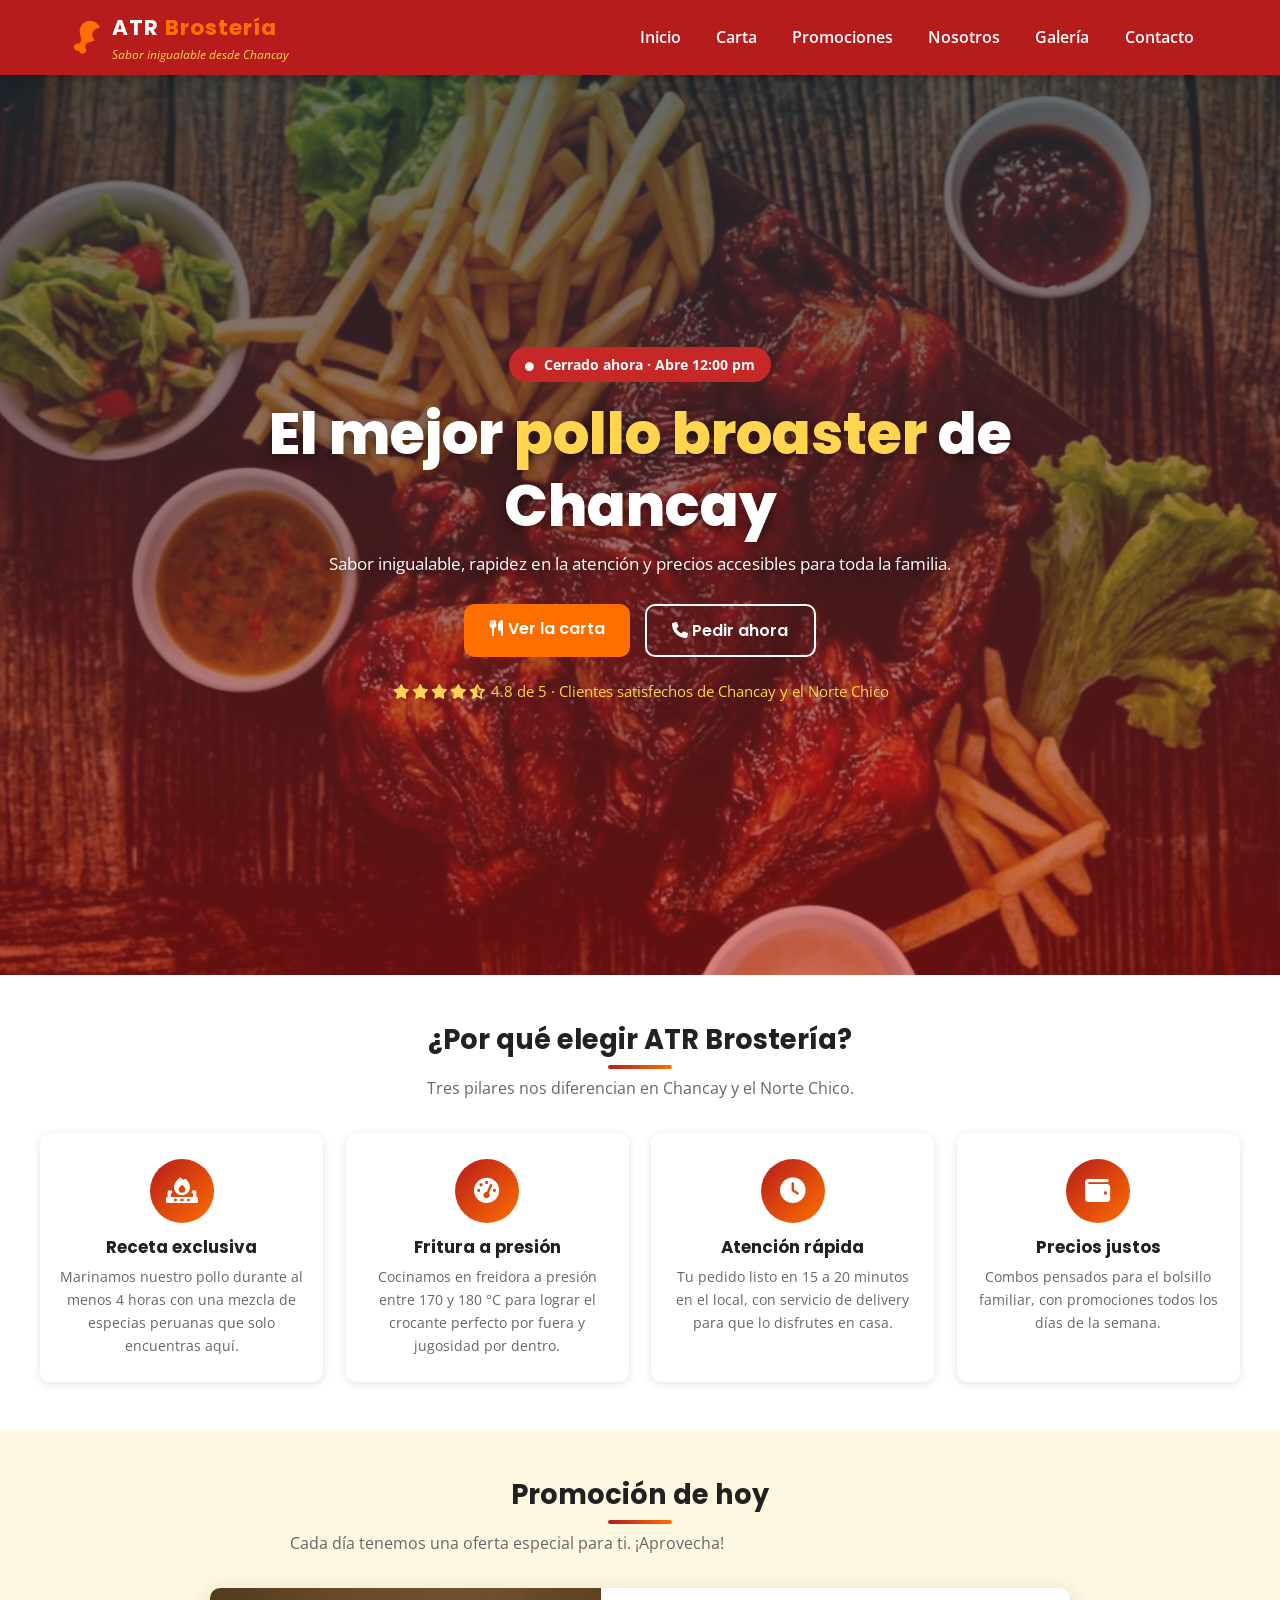
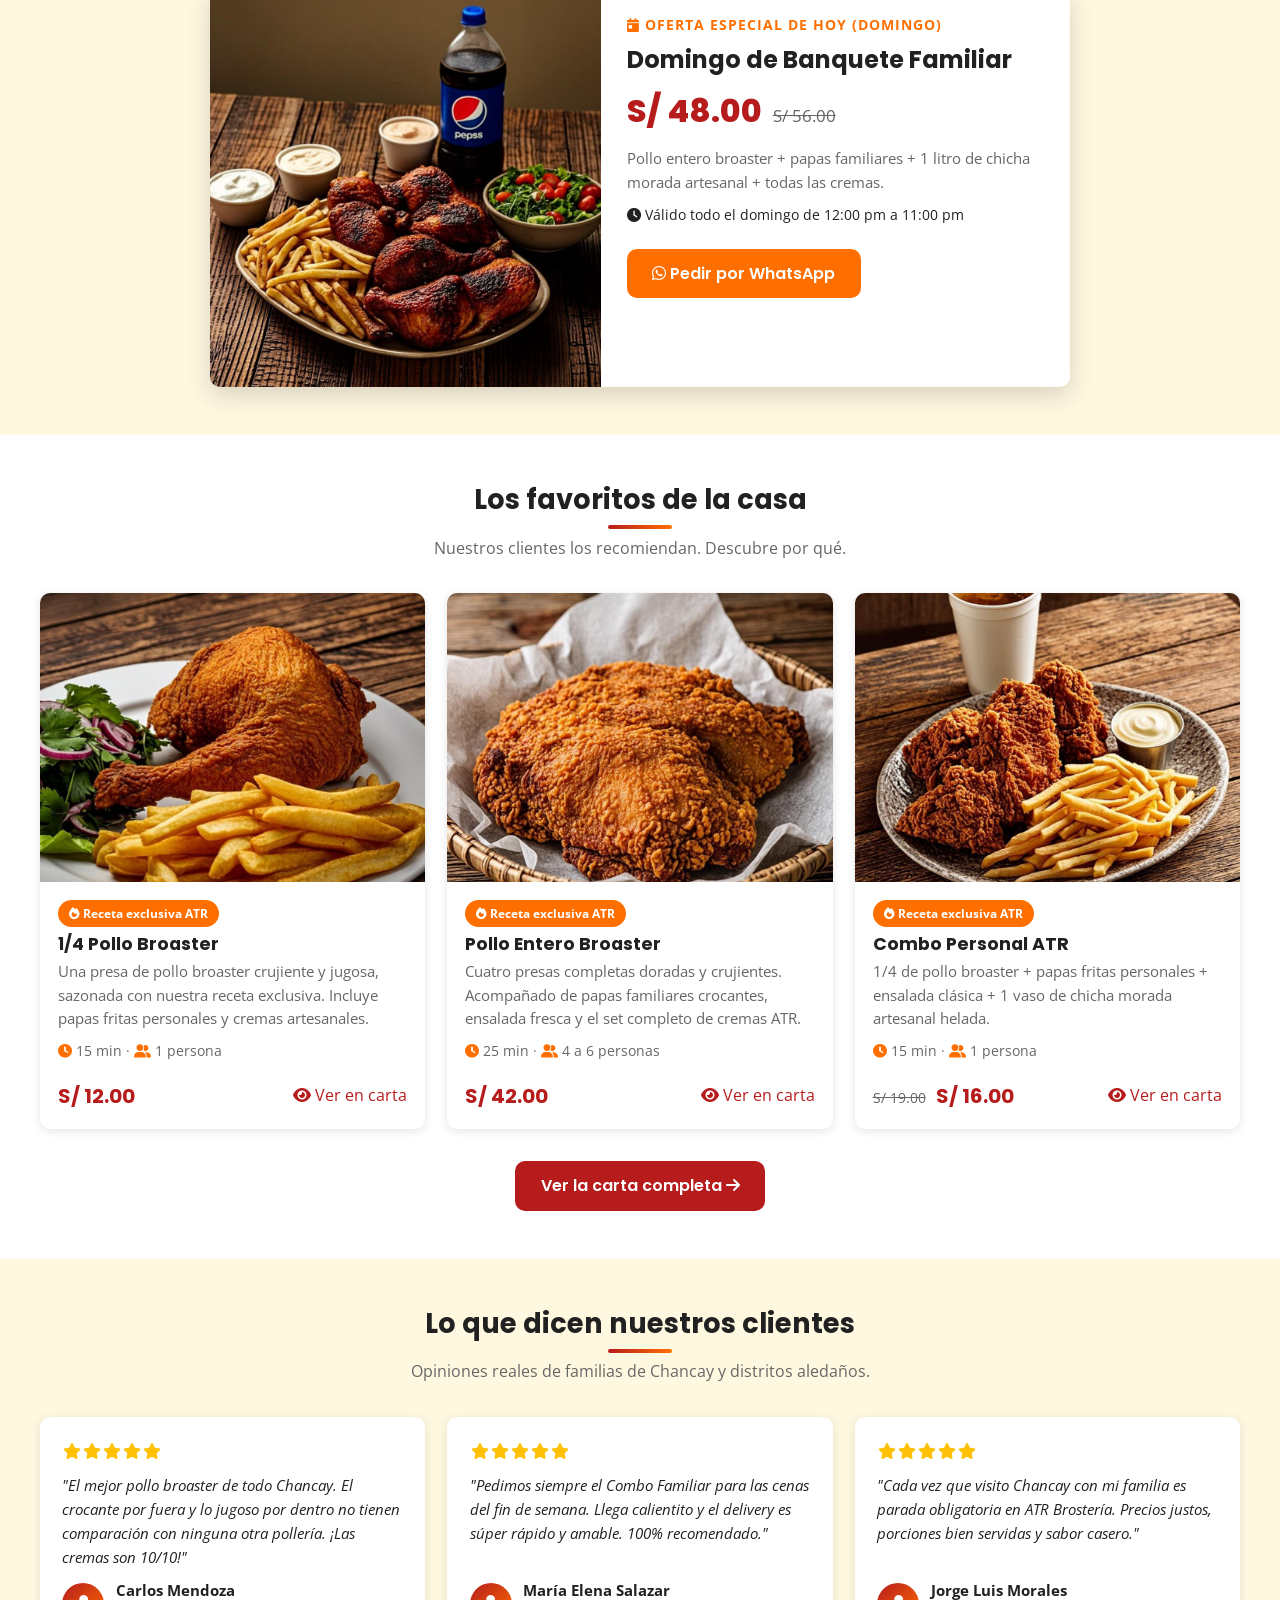
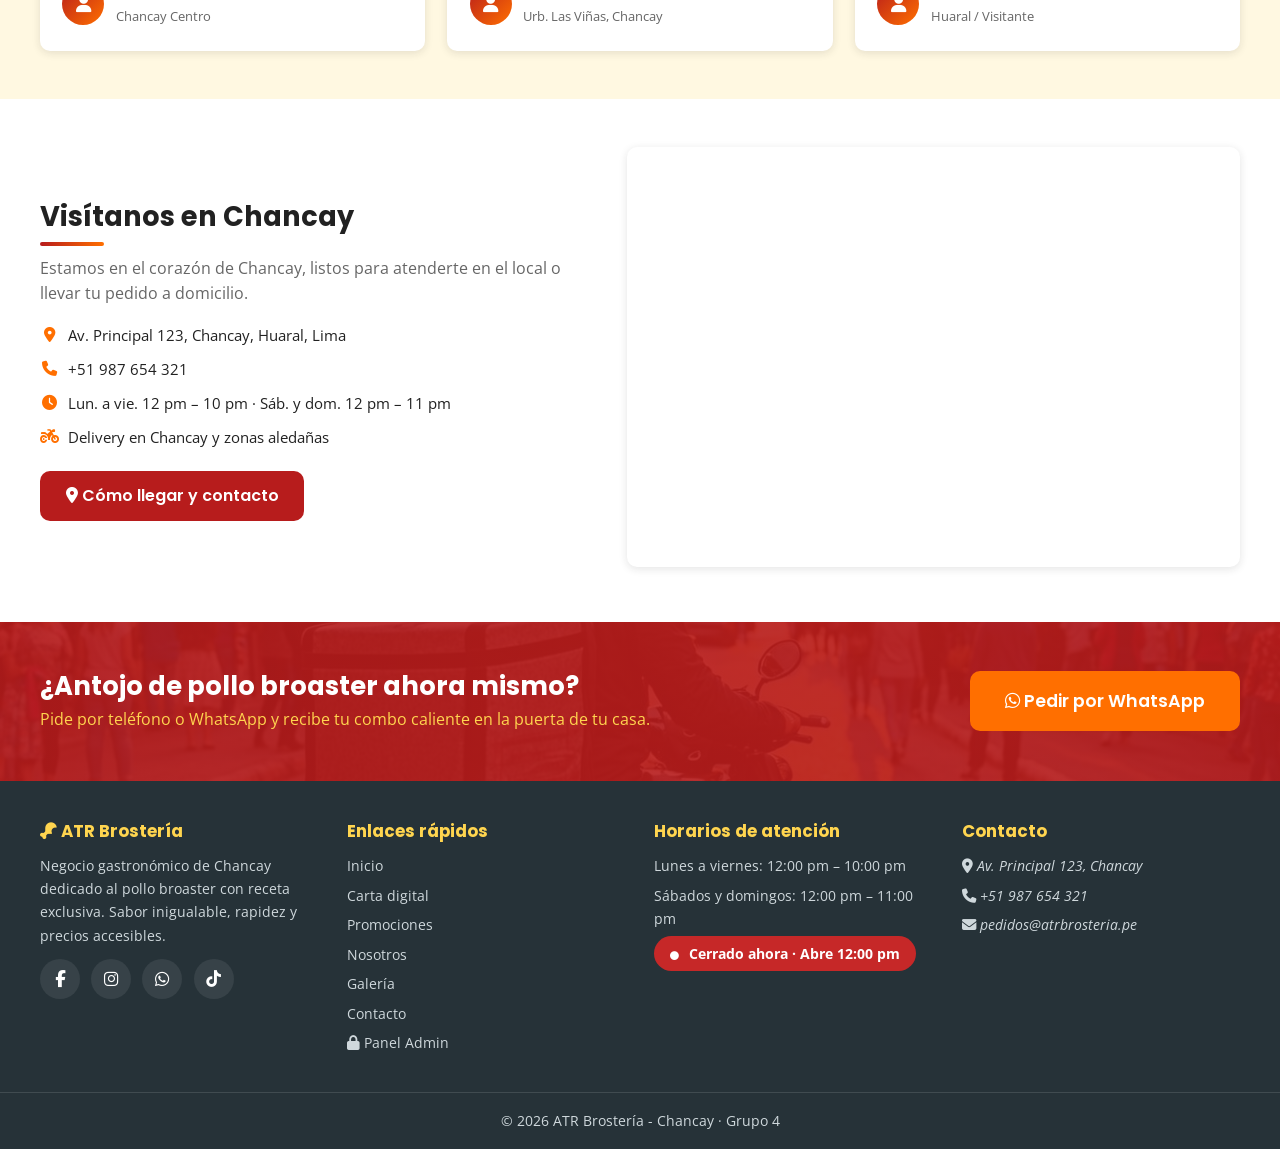
==== commit 86699857: "feat: completar logica JavaScript interactiva, carta dinamica, modal, promociones, galeria y panel a" ====
--- a/index.html
+++ b/index.html
@@ -218,6 +218,7 @@
           <li><a href="nosotros.html">Nosotros</a></li>
           <li><a href="galeria.html">Galería</a></li>
           <li><a href="contacto.html">Contacto</a></li>
+          <li><a href="admin.html"><i class="fa-solid fa-lock"></i> Panel Admin</a></li>
         </ul>
       </div>
       <div>
@@ -244,6 +245,9 @@
       <p>&copy; <span id="anio-actual">2026</span> ATR Brostería - Chancay · Grupo 4</p>
     </div>
   </footer>
+
+  <!-- Scripts -->
+  <script src="js/main.js"></script>
 </body>
 
 </html>
